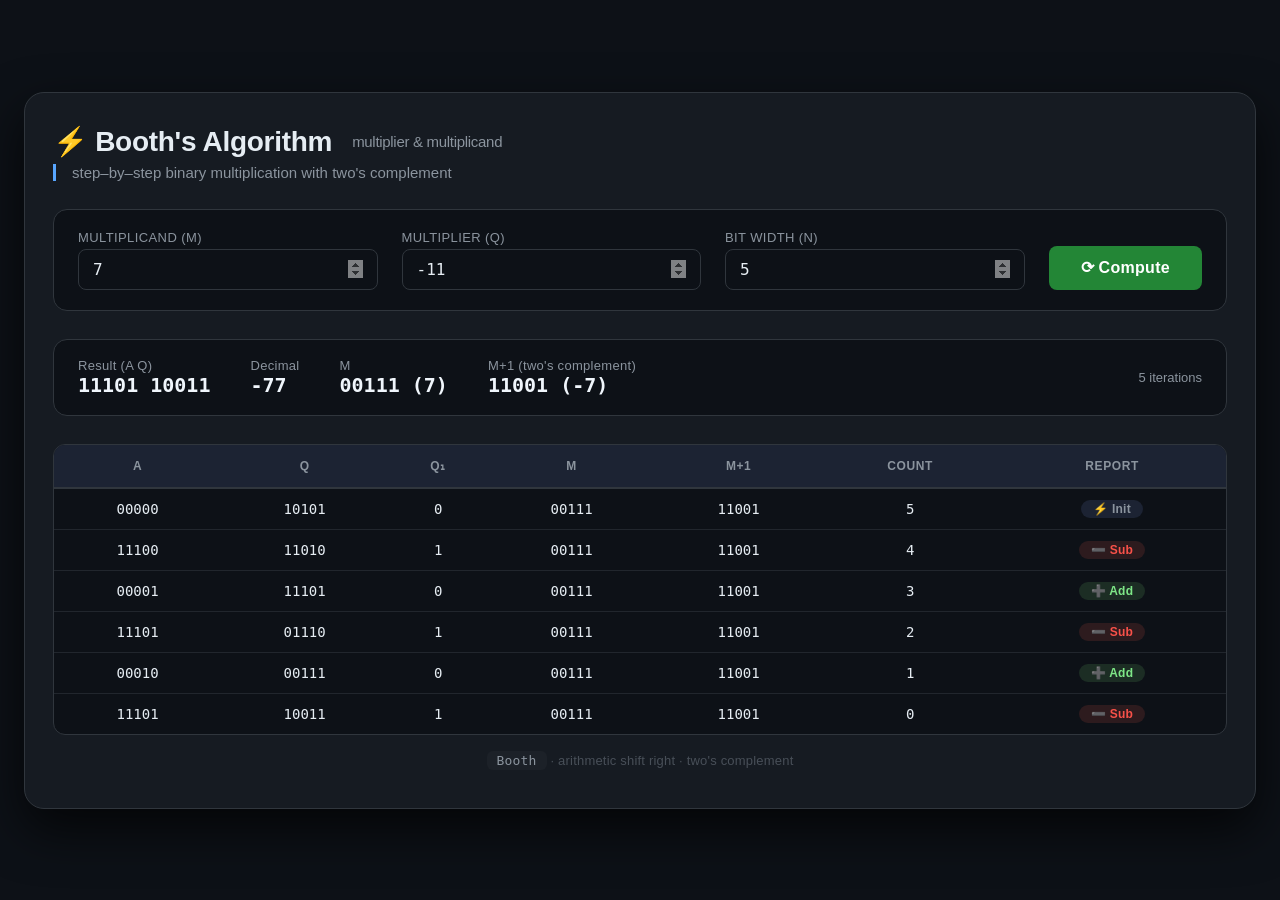
==== index.html @ 5909674b "Add files via upload" ====
<!DOCTYPE html>
<html lang="en">
<head>
    <meta charset="UTF-8" />
    <meta name="viewport" content="width=device-width, initial-scale=1.0" />
    <title>Booth's Algorithm Calculator</title>
    <style>
        /* ── reset & base ── */
        * {
            box-sizing: border-box;
            margin: 0;
            padding: 0;
        }

        body {
            background: #0d1117;
            color: #e6edf3;
            font-family: 'Segoe UI', 'SF Pro Display', -apple-system, BlinkMacSystemFont, sans-serif;
            min-height: 100vh;
            display: flex;
            justify-content: center;
            align-items: center;
            padding: 24px;
        }

        .container {
            max-width: 1300px;
            width: 100%;
            background: #161b22;
            border-radius: 20px;
            padding: 32px 28px 40px;
            box-shadow: 0 20px 50px rgba(0, 0, 0, 0.7);
            border: 1px solid #30363d;
        }

        h1 {
            font-size: 28px;
            font-weight: 600;
            letter-spacing: -0.3px;
            display: flex;
            align-items: center;
            gap: 12px;
            margin-bottom: 6px;
        }
        h1 small {
            font-size: 15px;
            font-weight: 400;
            color: #8b949e;
            margin-left: 8px;
        }
        .subhead {
            color: #8b949e;
            font-size: 15px;
            border-left: 3px solid #58a6ff;
            padding-left: 16px;
            margin-bottom: 28px;
            margin-top: 4px;
        }

        /* ── input row ── */
        .input-grid {
            display: flex;
            flex-wrap: wrap;
            gap: 18px 24px;
            align-items: flex-end;
            background: #0d1117;
            padding: 20px 24px;
            border-radius: 14px;
            border: 1px solid #30363d;
            margin-bottom: 28px;
        }
        .input-group {
            display: flex;
            flex-direction: column;
            gap: 4px;
            flex: 1 1 140px;
            min-width: 120px;
        }
        .input-group label {
            font-size: 13px;
            font-weight: 500;
            color: #8b949e;
            text-transform: uppercase;
            letter-spacing: 0.4px;
        }
        .input-group input {
            background: #0d1117;
            border: 1px solid #30363d;
            border-radius: 8px;
            padding: 10px 14px;
            color: #e6edf3;
            font-size: 16px;
            font-weight: 500;
            transition: border 0.2s, box-shadow 0.2s;
            width: 100%;
            font-family: 'JetBrains Mono', 'Consolas', monospace;
        }
        .input-group input:focus {
            outline: none;
            border-color: #58a6ff;
            box-shadow: 0 0 0 3px rgba(88, 166, 255, 0.15);
        }
        .input-group input[type="number"]::-webkit-inner-spin-button {
            opacity: 0.5;
        }

        .btn-calc {
            background: #238636;
            color: #fff;
            border: none;
            border-radius: 8px;
            padding: 10px 32px;
            font-size: 16px;
            font-weight: 600;
            cursor: pointer;
            transition: background 0.2s, transform 0.1s;
            letter-spacing: 0.3px;
            height: 44px;
            align-self: flex-end;
            flex: 0 0 auto;
            white-space: nowrap;
        }
        .btn-calc:hover {
            background: #2ea043;
        }
        .btn-calc:active {
            transform: scale(0.97);
        }

        /* ── error / info ── */
        .message {
            padding: 12px 18px;
            border-radius: 10px;
            margin-bottom: 20px;
            font-size: 14px;
            font-weight: 500;
            display: none;
        }
        .message.error {
            display: block;
            background: #2d1b1e;
            border: 1px solid #da3633;
            color: #f85149;
        }
        .message.success {
            display: block;
            background: #1c2d24;
            border: 1px solid #2ea043;
            color: #7ee787;
        }
        .message.info {
            display: block;
            background: #1c2333;
            border: 1px solid #58a6ff;
            color: #79c0ff;
        }

        /* ── result summary ── */
        .result-summary {
            display: flex;
            flex-wrap: wrap;
            gap: 24px 40px;
            background: #0d1117;
            border-radius: 14px;
            padding: 18px 24px;
            border: 1px solid #30363d;
            margin-bottom: 28px;
            align-items: center;
        }
        .result-summary .label {
            font-size: 13px;
            color: #8b949e;
            font-weight: 500;
            letter-spacing: 0.3px;
        }
        .result-summary .value {
            font-family: 'JetBrains Mono', 'Consolas', monospace;
            font-size: 20px;
            font-weight: 600;
            color: #f0f6fc;
        }
        .result-summary .value .highlight {
            color: #58a6ff;
        }
        .result-summary .value .highlight-green {
            color: #7ee787;
        }
        .result-summary .value .highlight-orange {
            color: #d29922;
        }

        /* ── table wrapper ── */
        .table-wrap {
            overflow-x: auto;
            border-radius: 12px;
            border: 1px solid #30363d;
            background: #0d1117;
        }

        table {
            width: 100%;
            border-collapse: collapse;
            font-size: 14px;
            min-width: 720px;
        }

        thead th {
            background: #1c2333;
            color: #8b949e;
            font-weight: 600;
            font-size: 12px;
            text-transform: uppercase;
            letter-spacing: 0.6px;
            padding: 14px 12px;
            border-bottom: 2px solid #30363d;
            text-align: center;
            position: sticky;
            top: 0;
            z-index: 2;
        }

        tbody td {
            padding: 11px 12px;
            text-align: center;
            font-family: 'JetBrains Mono', 'Consolas', monospace;
            border-bottom: 1px solid #21262d;
            transition: background 0.15s;
        }

        tbody tr:hover td {
            background: #1c2128;
        }

        tbody tr:last-child td {
            border-bottom: none;
        }

        /* ── report badge ── */
        .badge {
            display: inline-block;
            padding: 2px 12px;
            border-radius: 20px;
            font-size: 12px;
            font-weight: 600;
            font-family: 'Segoe UI', sans-serif;
            letter-spacing: 0.2px;
        }
        .badge-init {
            background: #1c2333;
            color: #8b949e;
        }
        .badge-add {
            background: #1c2d24;
            color: #7ee787;
        }
        .badge-sub {
            background: #2d1b1e;
            color: #f85149;
        }
        .badge-noop {
            background: #252525;
            color: #8b949e;
        }

        /* ── responsive ── */
        @media (max-width: 700px) {
            .container {
                padding: 18px 14px;
            }
            h1 {
                font-size: 21px;
                flex-wrap: wrap;
            }
            .input-grid {
                flex-direction: column;
                gap: 12px;
                padding: 16px;
            }
            .input-group {
                flex: 1 1 auto;
                width: 100%;
            }
            .btn-calc {
                width: 100%;
                justify-content: center;
            }
            .result-summary {
                flex-direction: column;
                gap: 8px;
                align-items: flex-start;
            }
            table {
                font-size: 12px;
                min-width: 560px;
            }
            thead th,
            tbody td {
                padding: 8px 6px;
            }
        }

        @media (max-width: 480px) {
            table {
                font-size: 11px;
                min-width: 420px;
            }
            .container {
                padding: 12px 8px;
            }
        }

        /* ── scrollbar ── */
        .table-wrap::-webkit-scrollbar {
            height: 8px;
        }
        .table-wrap::-webkit-scrollbar-track {
            background: #0d1117;
        }
        .table-wrap::-webkit-scrollbar-thumb {
            background: #30363d;
            border-radius: 6px;
        }
        .table-wrap::-webkit-scrollbar-thumb:hover {
            background: #484f58;
        }

        /* ── footer note ── */
        .footnote {
            margin-top: 18px;
            color: #484f58;
            font-size: 13px;
            text-align: center;
            letter-spacing: 0.2px;
        }
        .footnote code {
            background: #1c2128;
            padding: 2px 10px;
            border-radius: 6px;
            color: #8b949e;
            font-family: 'JetBrains Mono', monospace;
        }
    </style>
</head>
<body>

    <div class="container">

        <h1>
            ⚡ Booth's Algorithm
            <small>multiplier &amp; multiplicand</small>
        </h1>
        <div class="subhead">
            step–by–step binary multiplication with two's complement
        </div>

        <!-- ─── INPUT ─── -->
        <div class="input-grid">
            <div class="input-group">
                <label for="multiplicand">Multiplicand (M)</label>
                <input type="number" id="multiplicand" value="7" step="1" />
            </div>
            <div class="input-group">
                <label for="multiplier">Multiplier (Q)</label>
                <input type="number" id="multiplier" value="-11" step="1" />
            </div>
            <div class="input-group">
                <label for="bitWidth">Bit width (n)</label>
                <input type="number" id="bitWidth" value="5" min="2" max="16" step="1" />
            </div>
            <button class="btn-calc" id="calcBtn">⟳ Compute</button>
        </div>

        <!-- ─── MESSAGES ─── -->
        <div class="message" id="message"></div>

        <!-- ─── RESULT SUMMARY ─── -->
        <div class="result-summary" id="resultSummary" style="display:none;">
            <div>
                <div class="label">Result (A Q)</div>
                <div class="value" id="resultAQ">—</div>
            </div>
            <div>
                <div class="label">Decimal</div>
                <div class="value" id="resultDecimal">—</div>
            </div>
            <div>
                <div class="label">M</div>
                <div class="value" id="resultM">—</div>
            </div>
            <div>
                <div class="label">M+1 (two's complement)</div>
                <div class="value" id="resultM1">—</div>
            </div>
            <div style="margin-left:auto; font-size:13px; color:#8b949e;">
                <span id="iterCount"></span> iterations
            </div>
        </div>

        <!-- ─── TABLE ─── -->
        <div class="table-wrap" id="tableWrap" style="display:none;">
            <table>
                <thead>
                    <tr>
                        <th>A</th>
                        <th>Q</th>
                        <th>Q₁</th>
                        <th>M</th>
                        <th>M+1</th>
                        <th>count</th>
                        <th>Report</th>
                    </tr>
                </thead>
                <tbody id="tableBody">
                </tbody>
            </table>
        </div>

        <div class="footnote">
            <code>Booth</code> · arithmetic shift right · two's complement
        </div>
    </div>

    <script>
        // ━━━━━━━━━━━━━━━━━━━━━━━━━━━━━━━━━━━━━━━━━━━
        //  BOOTH'S ALGORITHM  –  full implementation
        // ━━━━━━━━━━━━━━━━━━━━━━━━━━━━━━━━━━━━━━━━━━━

        /**
         * Convert a signed integer to an n-bit two's complement binary string.
         */
        function toBinary(n, bits) {
            const mask = (1 << bits) - 1;
            const val = n & mask;
            return val.toString(2).padStart(bits, '0');
        }

        /**
         * Parse an n-bit two's complement binary string to a signed integer.
         */
        function fromBinary(bin) {
            const bits = bin.length;
            const val = parseInt(bin, 2);
            if (bin[0] === '1') {
                return val - (1 << bits);
            }
            return val;
        }

        /**
         * Arithmetic shift right on {A, Q, Q1} as a combined (2n+1)-bit value.
         * Returns [newA, newQ, newQ1] as integers (0 … 2^n - 1).
         */
        function asr(A, Q, Q1, n) {
            // Combine: A (n bits) << (n+1) | Q (n bits) << 1 | Q1 (1 bit)
            const combined = (A << (n + 1)) | (Q << 1) | Q1;
            // Sign bit is bit (2n) of combined  →  A's MSB
            const signBit = (A >> (n - 1)) & 1;
            // Sign-extend to a safe width (we use 32-bit JS integers)
            let shifted = combined >> 1;
            if (signBit === 1) {
                // set bits from position (2n) upward to 1
                const topMask = ~((1 << (2 * n)) - 1);
                shifted |= topMask;
            }
            // Extract components
            const newA = (shifted >> (n + 1)) & ((1 << n) - 1);
            const newQ = (shifted >> 1) & ((1 << n) - 1);
            const newQ1 = shifted & 1;
            return [newA, newQ, newQ1];
        }

        /**
         * Run Booth's algorithm.
         * Returns an array of step objects:
         *   { A, Q, Q1, M, M1, count, report, reportLabel }
         * where report is 'init' | 'add' | 'sub' | 'noop'
         */
        function boothAlgorithm(multiplier, multiplicand, n) {
            // Input validation
            const maxVal = (1 << (n - 1)) - 1;
            const minVal = -(1 << (n - 1));
            if (multiplier < minVal || multiplier > maxVal ||
                multiplicand < minVal || multiplicand > maxVal) {
                throw new Error(`Values must be in range [${minVal}, ${maxVal}] for ${n}-bit two's complement.`);
            }

            // Mask to n bits
            const mask = (1 << n) - 1;
            const M = multiplicand & mask;
            const Q = multiplier & mask;
            const M1 = ((~M) + 1) & mask; // two's complement: -M

            let A = 0;
            let Qreg = Q;
            let Q1 = 0;
            let count = n;

            const steps = [];

            // Initial state
            steps.push({
                A: A,
                Q: Qreg,
                Q1: Q1,
                M: M,
                M1: M1,
                count: count,
                report: 'init',
                reportLabel: 'Init'
            });

            while (count > 0) {
                const Q0 = Qreg & 1; // LSB of Q

                let report = 'noop';
                let reportLabel = 'No op';

                // Examine Q0 Q1
                if (Q0 === 1 && Q1 === 0) {
                    // 10 → subtract M: A = A + M+1
                    A = (A + M1) & mask;
                    report = 'sub';
                    reportLabel = 'Subtract';
                } else if (Q0 === 0 && Q1 === 1) {
                    // 01 → add M: A = A + M
                    A = (A + M) & mask;
                    report = 'add';
                    reportLabel = 'Add';
                }

                // Arithmetic shift right
                const [newA, newQ, newQ1] = asr(A, Qreg, Q1, n);
                A = newA;
                Qreg = newQ;
                Q1 = newQ1;
                count--;

                steps.push({
                    A: A,
                    Q: Qreg,
                    Q1: Q1,
                    M: M,
                    M1: M1,
                    count: count,
                    report: report,
                    reportLabel: reportLabel
                });
            }

            return steps;
        }

        // ━━━━━━━━━━━━━━━━━━━━━━━━━━━━━━━━━━━━━━━━━━━
        //  DOM  &  UI
        // ━━━━━━━━━━━━━━━━━━━━━━━━━━━━━━━━━━━━━━━━━━━

        const multiplicandInput = document.getElementById('multiplicand');
        const multiplierInput = document.getElementById('multiplier');
        const bitWidthInput = document.getElementById('bitWidth');
        const calcBtn = document.getElementById('calcBtn');
        const messageEl = document.getElementById('message');
        const resultSummary = document.getElementById('resultSummary');
        const resultAQ = document.getElementById('resultAQ');
        const resultDecimal = document.getElementById('resultDecimal');
        const resultM = document.getElementById('resultM');
        const resultM1 = document.getElementById('resultM1');
        const iterCount = document.getElementById('iterCount');
        const tableWrap = document.getElementById('tableWrap');
        const tableBody = document.getElementById('tableBody');

        function showMessage(text, type) {
            messageEl.textContent = text;
            messageEl.className = 'message ' + type;
        }

        function hideMessage() {
            messageEl.className = 'message';
            messageEl.textContent = '';
        }

        function compute() {
            hideMessage();
            resultSummary.style.display = 'none';
            tableWrap.style.display = 'none';

            const multiplicand = parseInt(multiplicandInput.value);
            const multiplier = parseInt(multiplierInput.value);
            const n = parseInt(bitWidthInput.value);

            if (isNaN(multiplicand) || isNaN(multiplier) || isNaN(n)) {
                showMessage('Please enter valid numbers.', 'error');
                return;
            }
            if (n < 2) {
                showMessage('Bit width must be at least 2.', 'error');
                return;
            }
            if (n > 16) {
                showMessage('Bit width max is 16 for display clarity.', 'error');
                return;
            }

            const maxVal = (1 << (n - 1)) - 1;
            const minVal = -(1 << (n - 1));
            if (multiplicand < minVal || multiplicand > maxVal) {
                showMessage(`Multiplicand must be in [${minVal}, ${maxVal}] for ${n}-bit two's complement.`, 'error');
                return;
            }
            if (multiplier < minVal || multiplier > maxVal) {
                showMessage(`Multiplier must be in [${minVal}, ${maxVal}] for ${n}-bit two's complement.`, 'error');
                return;
            }

            try {
                const steps = boothAlgorithm(multiplier, multiplicand, n);

                // ── render summary ──
                const last = steps[steps.length - 1];
                const A_bin = toBinary(last.A, n);
                const Q_bin = toBinary(last.Q, n);
                const AQ_bin = A_bin + ' ' + Q_bin;
                const AQ_val = (last.A << n) | last.Q;
                const AQ_signed = (AQ_val & (1 << (2 * n - 1))) ? AQ_val - (1 << (2 * n)) : AQ_val;

                resultAQ.textContent = AQ_bin;
                resultDecimal.textContent = AQ_signed;
                resultM.textContent = toBinary(last.M, n) + ' (' + multiplicand + ')';
                resultM1.textContent = toBinary(last.M1, n) + ' (' + (-multiplicand) + ')';
                iterCount.textContent = steps.length - 1;
                resultSummary.style.display = 'flex';

                // ── render table ──
                tableBody.innerHTML = '';
                steps.forEach((s, idx) => {
                    const tr = document.createElement('tr');

                    // A
                    const tdA = document.createElement('td');
                    tdA.textContent = toBinary(s.A, n);
                    tr.appendChild(tdA);

                    // Q
                    const tdQ = document.createElement('td');
                    tdQ.textContent = toBinary(s.Q, n);
                    tr.appendChild(tdQ);

                    // Q1
                    const tdQ1 = document.createElement('td');
                    tdQ1.textContent = s.Q1;
                    tr.appendChild(tdQ1);

                    // M
                    const tdM = document.createElement('td');
                    tdM.textContent = toBinary(s.M, n);
                    tr.appendChild(tdM);

                    // M+1
                    const tdM1 = document.createElement('td');
                    tdM1.textContent = toBinary(s.M1, n);
                    tr.appendChild(tdM1);

                    // count
                    const tdCount = document.createElement('td');
                    tdCount.textContent = s.count;
                    tr.appendChild(tdCount);

                    // Report
                    const tdReport = document.createElement('td');
                    let badgeClass = 'badge-init';
                    let label = s.reportLabel;
                    if (s.report === 'add') {
                        badgeClass = 'badge-add';
                        label = '➕ Add';
                    } else if (s.report === 'sub') {
                        badgeClass = 'badge-sub';
                        label = '➖ Sub';
                    } else if (s.report === 'noop' && idx > 0) {
                        badgeClass = 'badge-noop';
                        label = '⏺ No op';
                    } else if (s.report === 'init') {
                        label = '⚡ Init';
                    }
                    // For the first row, also show "Init"
                    if (idx === 0) {
                        label = '⚡ Init';
                        badgeClass = 'badge-init';
                    }
                    const badge = document.createElement('span');
                    badge.className = 'badge ' + badgeClass;
                    badge.textContent = label;
                    tdReport.appendChild(badge);
                    tr.appendChild(tdReport);

                    tableBody.appendChild(tr);
                });

                tableWrap.style.display = 'block';

                // scroll to table
                tableWrap.scrollIntoView({ behavior: 'smooth', block: 'start' });

            } catch (err) {
                showMessage(err.message, 'error');
            }
        }

        // ── event listeners ──
        calcBtn.addEventListener('click', compute);

        // Enter key on any input triggers compute
        [multiplicandInput, multiplierInput, bitWidthInput].forEach(inp => {
            inp.addEventListener('keydown', (e) => {
                if (e.key === 'Enter') compute();
            });
        });

        // ── auto-run on load with defaults ──
        window.addEventListener('DOMContentLoaded', () => {
            // Use default values: 7 and -11 with n=5
            compute();
        });

        // ── helper: also allow clicking on the "Compute" button via keyboard ──
        // (already covered)
        console.log('🧮 Booth\'s Algorithm ready — vibe coding ✨');
    </script>

</body>
</html>
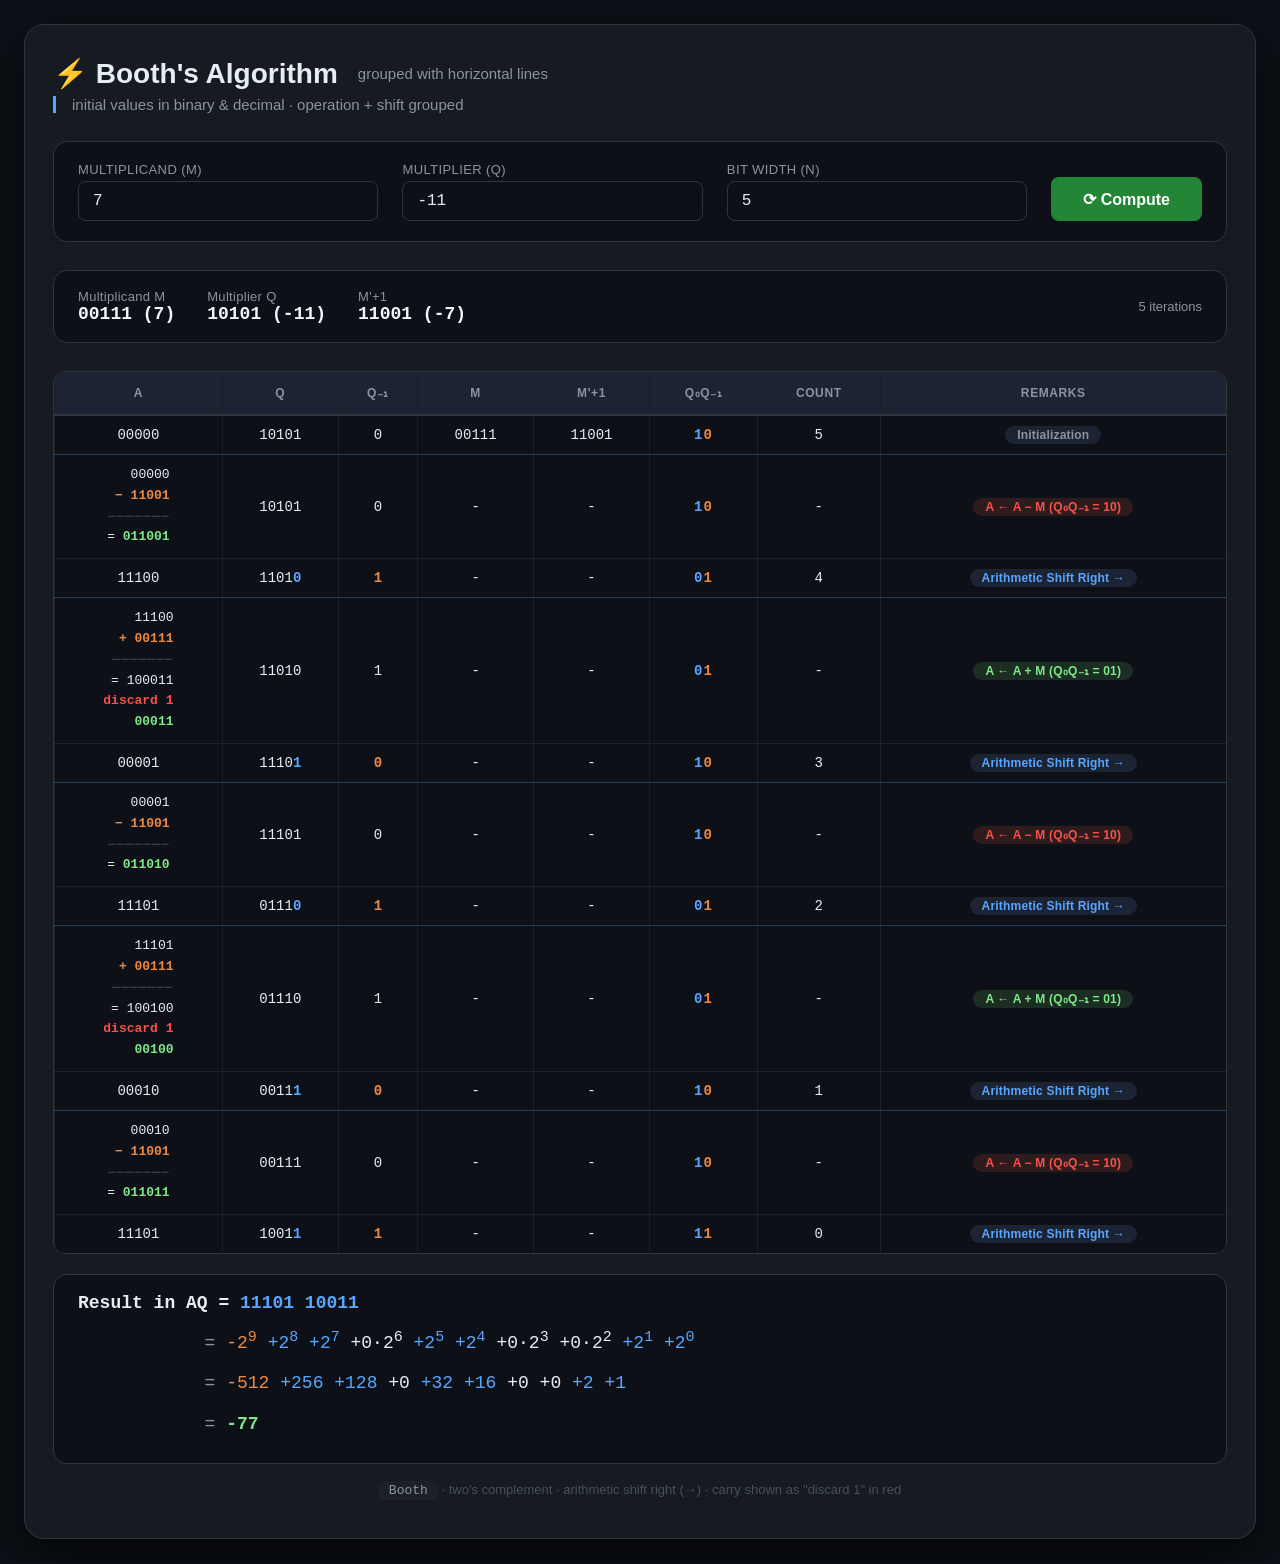
==== commit bd908623: "Add files via upload" ====
--- a/index.html
+++ b/index.html
@@ -3,40 +3,36 @@
 <head>
     <meta charset="UTF-8" />
     <meta name="viewport" content="width=device-width, initial-scale=1.0" />
-    <title>Booth's Algorithm Calculator</title>
+    <title>Booth's Algorithm · detailed steps</title>
     <style>
-        /* ── reset & base ── */
+        /* ── Reset & base ── */
         * {
             box-sizing: border-box;
             margin: 0;
             padding: 0;
         }
-
         body {
             background: #0d1117;
             color: #e6edf3;
-            font-family: 'Segoe UI', 'SF Pro Display', -apple-system, BlinkMacSystemFont, sans-serif;
+            font-family: 'Segoe UI', 'SF Pro Display', sans-serif;
             min-height: 100vh;
             display: flex;
             justify-content: center;
             align-items: center;
             padding: 24px;
         }
-
         .container {
-            max-width: 1300px;
+            max-width: 1500px;
             width: 100%;
             background: #161b22;
             border-radius: 20px;
             padding: 32px 28px 40px;
+            border: 1px solid #30363d;
             box-shadow: 0 20px 50px rgba(0, 0, 0, 0.7);
-            border: 1px solid #30363d;
-        }
-
+        }
         h1 {
             font-size: 28px;
             font-weight: 600;
-            letter-spacing: -0.3px;
             display: flex;
             align-items: center;
             gap: 12px;
@@ -56,8 +52,6 @@
             margin-bottom: 28px;
             margin-top: 4px;
         }
-
-        /* ── input row ── */
         .input-grid {
             display: flex;
             flex-wrap: wrap;
@@ -91,7 +85,6 @@
             color: #e6edf3;
             font-size: 16px;
             font-weight: 500;
-            transition: border 0.2s, box-shadow 0.2s;
             width: 100%;
             font-family: 'JetBrains Mono', 'Consolas', monospace;
         }
@@ -100,10 +93,6 @@
             border-color: #58a6ff;
             box-shadow: 0 0 0 3px rgba(88, 166, 255, 0.15);
         }
-        .input-group input[type="number"]::-webkit-inner-spin-button {
-            opacity: 0.5;
-        }
-
         .btn-calc {
             background: #238636;
             color: #fff;
@@ -114,7 +103,6 @@
             font-weight: 600;
             cursor: pointer;
             transition: background 0.2s, transform 0.1s;
-            letter-spacing: 0.3px;
             height: 44px;
             align-self: flex-end;
             flex: 0 0 auto;
@@ -126,8 +114,6 @@
         .btn-calc:active {
             transform: scale(0.97);
         }
-
-        /* ── error / info ── */
         .message {
             padding: 12px 18px;
             border-radius: 10px;
@@ -148,18 +134,10 @@
             border: 1px solid #2ea043;
             color: #7ee787;
         }
-        .message.info {
-            display: block;
-            background: #1c2333;
-            border: 1px solid #58a6ff;
-            color: #79c0ff;
-        }
-
-        /* ── result summary ── */
         .result-summary {
             display: flex;
             flex-wrap: wrap;
-            gap: 24px 40px;
+            gap: 18px 32px;
             background: #0d1117;
             border-radius: 14px;
             padding: 18px 24px;
@@ -175,35 +153,22 @@
         }
         .result-summary .value {
             font-family: 'JetBrains Mono', 'Consolas', monospace;
-            font-size: 20px;
+            font-size: 18px;
             font-weight: 600;
             color: #f0f6fc;
         }
-        .result-summary .value .highlight {
-            color: #58a6ff;
-        }
-        .result-summary .value .highlight-green {
-            color: #7ee787;
-        }
-        .result-summary .value .highlight-orange {
-            color: #d29922;
-        }
-
-        /* ── table wrapper ── */
         .table-wrap {
             overflow-x: auto;
             border-radius: 12px;
             border: 1px solid #30363d;
             background: #0d1117;
         }
-
         table {
             width: 100%;
             border-collapse: collapse;
             font-size: 14px;
-            min-width: 720px;
-        }
-
+            min-width: 950px;
+        }
         thead th {
             background: #1c2333;
             color: #8b949e;
@@ -211,31 +176,80 @@
             font-size: 12px;
             text-transform: uppercase;
             letter-spacing: 0.6px;
-            padding: 14px 12px;
+            padding: 14px 10px;
             border-bottom: 2px solid #30363d;
             text-align: center;
             position: sticky;
             top: 0;
             z-index: 2;
         }
-
         tbody td {
-            padding: 11px 12px;
+            padding: 10px 10px;
             text-align: center;
             font-family: 'JetBrains Mono', 'Consolas', monospace;
-            border-bottom: 1px solid #21262d;
-            transition: background 0.15s;
-        }
-
-        tbody tr:hover td {
-            background: #1c2128;
-        }
-
-        tbody tr:last-child td {
+            vertical-align: middle;
+            background: #0d1117;
+        }
+
+        /* ── Vertical lines between columns ── */
+        .table-wrap th,
+        .table-wrap td {
+            border-right: 1px solid rgba(255, 255, 255, 0.06);
+        }
+        .table-wrap th:last-child,
+        .table-wrap td:last-child {
+            border-right: none;
+        }
+        .table-wrap th:first-child,
+        .table-wrap td:first-child {
+            border-left: 1px solid rgba(255, 255, 255, 0.06);
+        }
+
+        /* ── Horizontal grouping lines ── */
+        /* Operation → Shift: subtle line */
+        tbody tr.operation-row td {
+            border-bottom: 1px solid rgba(255, 255, 255, 0.07);
+        }
+
+        /* Shift row: no bottom border (group-end handles the separator) */
+        tbody tr.shift-row td {
             border-bottom: none;
         }
 
-        /* ── report badge ── */
+        /* Group separator: less bold blue line */
+        tbody tr.group-end td {
+            border-bottom: 1px solid rgba(88, 166, 255, 0.3);
+        }
+
+        /* ── A‑column multi‑line arithmetic ── */
+        .a-stack {
+            display: inline-block;
+            text-align: right;
+            line-height: 1.6;
+            font-size: 13px;
+        }
+        .a-stack .line {
+            display: block;
+            white-space: nowrap;
+        }
+        .a-stack .op-symbol {
+            color: #f0883e;
+            font-weight: 700;
+        }
+        .a-stack .result {
+            color: #7ee787;
+            font-weight: 600;
+        }
+        .a-stack .discard {
+            color: #f85149;
+            font-weight: 600;
+        }
+        .a-stack .dash {
+            color: #484f58;
+            letter-spacing: 1px;
+        }
+
+        /* ── Badges ── */
         .badge {
             display: inline-block;
             padding: 2px 12px;
@@ -261,76 +275,40 @@
             background: #252525;
             color: #8b949e;
         }
-
-        /* ── responsive ── */
-        @media (max-width: 700px) {
-            .container {
-                padding: 18px 14px;
-            }
-            h1 {
-                font-size: 21px;
-                flex-wrap: wrap;
-            }
-            .input-grid {
-                flex-direction: column;
-                gap: 12px;
-                padding: 16px;
-            }
-            .input-group {
-                flex: 1 1 auto;
-                width: 100%;
-            }
-            .btn-calc {
-                width: 100%;
-                justify-content: center;
-            }
-            .result-summary {
-                flex-direction: column;
-                gap: 8px;
-                align-items: flex-start;
-            }
-            table {
-                font-size: 12px;
-                min-width: 560px;
-            }
-            thead th,
-            tbody td {
-                padding: 8px 6px;
-            }
-        }
-
-        @media (max-width: 480px) {
-            table {
-                font-size: 11px;
-                min-width: 420px;
-            }
-            .container {
-                padding: 12px 8px;
-            }
-        }
-
-        /* ── scrollbar ── */
-        .table-wrap::-webkit-scrollbar {
-            height: 8px;
-        }
-        .table-wrap::-webkit-scrollbar-track {
-            background: #0d1117;
-        }
-        .table-wrap::-webkit-scrollbar-thumb {
-            background: #30363d;
-            border-radius: 6px;
-        }
-        .table-wrap::-webkit-scrollbar-thumb:hover {
-            background: #484f58;
-        }
-
-        /* ── footer note ── */
+        .badge-asr {
+            background: #1c2333;
+            color: #58a6ff;
+        }
+        .badge-asr .arrow {
+            color: #f0883e;
+            margin-left: 4px;
+        }
+
+        /* ── Highlighted bits ── */
+        .highlight-lsb {
+            color: #58a6ff;
+            font-weight: 700;
+        }
+        .highlight-qminus1 {
+            color: #f0883e;
+            font-weight: 700;
+        }
+        .q0qminus1-display {
+            font-weight: 700;
+            letter-spacing: 1px;
+        }
+        .q0qminus1-display .q0 {
+            color: #58a6ff;
+        }
+        .q0qminus1-display .qminus1 {
+            color: #f0883e;
+        }
+
         .footnote {
             margin-top: 18px;
             color: #484f58;
             font-size: 13px;
             text-align: center;
-            letter-spacing: 0.2px;
         }
         .footnote code {
             background: #1c2128;
@@ -339,21 +317,93 @@
             color: #8b949e;
             font-family: 'JetBrains Mono', monospace;
         }
+
+        /* ── Final expansion ── */
+        .final-expansion {
+            margin-top: 20px;
+            background: #0d1117;
+            border-radius: 14px;
+            padding: 18px 24px;
+            border: 1px solid #30363d;
+            font-family: 'JetBrains Mono', 'Consolas', monospace;
+            color: #e6edf3;
+        }
+        .final-expansion .highlight {
+            color: #58a6ff;
+        }
+        .final-expansion .highlight-green {
+            color: #7ee787;
+        }
+        .final-expansion .highlight-orange {
+            color: #f0883e;
+        }
+        .final-expansion .eq-sign {
+            display: inline-block;
+            width: 1.8em;
+            text-align: right;
+            color: #8b949e;
+            font-weight: 400;
+        }
+        .final-expansion .line-content {
+            display: inline-block;
+        }
+        .final-expansion .result-line {
+            color: #7ee787;
+            font-weight: 600;
+            margin-top: 2px;
+        }
+        .final-expansion .zero-term {
+            color: #e6edf3;
+        }
+        .final-expansion .line-wrapper {
+            padding-left: 105px;
+            line-height: 2.2;
+            font-size: 18px;
+        }
+        .final-expansion .result-line {
+            color: #7ee787;
+            font-weight: 600;
+            margin-top: 2px;
+        }
+
+        @media (max-width: 700px) {
+            .container { padding: 18px 14px; }
+            h1 { font-size: 21px; flex-wrap: wrap; }
+            .input-grid { flex-direction: column; gap: 12px; padding: 16px; }
+            .input-group { flex: 1 1 auto; width: 100%; }
+            .btn-calc { width: 100%; }
+            .result-summary { flex-direction: column; gap: 8px; align-items: flex-start; }
+            table { font-size: 12px; min-width: 700px; }
+            thead th, tbody td { padding: 8px 6px; }
+            .a-stack { font-size: 11px; }
+            .final-expansion .line-wrapper { padding-left: 16px; font-size: 16px; }
+        }
+        @media (max-width: 480px) {
+            table { font-size: 11px; min-width: 520px; }
+            .final-expansion .line-wrapper { padding-left: 8px; font-size: 14px; }
+        }
+        .table-wrap::-webkit-scrollbar {
+            height: 8px;
+        }
+        .table-wrap::-webkit-scrollbar-track {
+            background: #0d1117;
+        }
+        .table-wrap::-webkit-scrollbar-thumb {
+            background: #30363d;
+            border-radius: 6px;
+        }
+        .table-wrap::-webkit-scrollbar-thumb:hover {
+            background: #484f58;
+        }
     </style>
 </head>
 <body>
 
     <div class="container">
-
-        <h1>
-            ⚡ Booth's Algorithm
-            <small>multiplier &amp; multiplicand</small>
-        </h1>
-        <div class="subhead">
-            step–by–step binary multiplication with two's complement
-        </div>
-
-        <!-- ─── INPUT ─── -->
+        <h1>⚡ Booth's Algorithm <small>grouped with horizontal lines</small></h1>
+        <div class="subhead">initial values in binary &amp; decimal · operation + shift grouped</div>
+
+        <!-- INPUT -->
         <div class="input-grid">
             <div class="input-group">
                 <label for="multiplicand">Multiplicand (M)</label>
@@ -370,113 +420,91 @@
             <button class="btn-calc" id="calcBtn">⟳ Compute</button>
         </div>
 
-        <!-- ─── MESSAGES ─── -->
         <div class="message" id="message"></div>
 
-        <!-- ─── RESULT SUMMARY ─── -->
+        <!-- SUMMARY -->
         <div class="result-summary" id="resultSummary" style="display:none;">
             <div>
-                <div class="label">Result (A Q)</div>
-                <div class="value" id="resultAQ">—</div>
+                <div class="label">Multiplicand M</div>
+                <div class="value" id="displayM">—</div>
             </div>
             <div>
-                <div class="label">Decimal</div>
-                <div class="value" id="resultDecimal">—</div>
+                <div class="label">Multiplier Q</div>
+                <div class="value" id="displayQ">—</div>
             </div>
             <div>
-                <div class="label">M</div>
-                <div class="value" id="resultM">—</div>
-            </div>
-            <div>
-                <div class="label">M+1 (two's complement)</div>
-                <div class="value" id="resultM1">—</div>
+                <div class="label">M'+1</div>
+                <div class="value" id="displayM1">—</div>
             </div>
             <div style="margin-left:auto; font-size:13px; color:#8b949e;">
                 <span id="iterCount"></span> iterations
             </div>
         </div>
 
-        <!-- ─── TABLE ─── -->
+        <!-- TABLE -->
         <div class="table-wrap" id="tableWrap" style="display:none;">
             <table>
                 <thead>
                     <tr>
                         <th>A</th>
                         <th>Q</th>
-                        <th>Q₁</th>
+                        <th>Q₋₁</th>
                         <th>M</th>
-                        <th>M+1</th>
+                        <th>M'+1</th>
+                        <th>Q₀Q₋₁</th>
                         <th>count</th>
-                        <th>Report</th>
+                        <th>Remarks</th>
                     </tr>
                 </thead>
-                <tbody id="tableBody">
-                </tbody>
+                <tbody id="tableBody"></tbody>
             </table>
         </div>
 
-        <div class="footnote">
-            <code>Booth</code> · arithmetic shift right · two's complement
-        </div>
+        <!-- FINAL EXPANSION -->
+        <div id="finalExpansion" style="display:none;" class="final-expansion"></div>
+
+        <div class="footnote"><code>Booth</code> · two's complement · arithmetic shift right (→) · carry shown as "discard 1" in red</div>
     </div>
 
     <script>
-        // ━━━━━━━━━━━━━━━━━━━━━━━━━━━━━━━━━━━━━━━━━━━
-        //  BOOTH'S ALGORITHM  –  full implementation
-        // ━━━━━━━━━━━━━━━━━━━━━━━━━━━━━━━━━━━━━━━━━━━
-
-        /**
-         * Convert a signed integer to an n-bit two's complement binary string.
-         */
+        // ─── Helpers ──────────────────────────────────────────────
         function toBinary(n, bits) {
             const mask = (1 << bits) - 1;
-            const val = n & mask;
-            return val.toString(2).padStart(bits, '0');
-        }
-
-        /**
-         * Parse an n-bit two's complement binary string to a signed integer.
-         */
-        function fromBinary(bin) {
-            const bits = bin.length;
-            const val = parseInt(bin, 2);
-            if (bin[0] === '1') {
-                return val - (1 << bits);
-            }
-            return val;
-        }
-
-        /**
-         * Arithmetic shift right on {A, Q, Q1} as a combined (2n+1)-bit value.
-         * Returns [newA, newQ, newQ1] as integers (0 … 2^n - 1).
-         */
+            return (n & mask).toString(2).padStart(bits, '0');
+        }
+
         function asr(A, Q, Q1, n) {
-            // Combine: A (n bits) << (n+1) | Q (n bits) << 1 | Q1 (1 bit)
             const combined = (A << (n + 1)) | (Q << 1) | Q1;
-            // Sign bit is bit (2n) of combined  →  A's MSB
             const signBit = (A >> (n - 1)) & 1;
-            // Sign-extend to a safe width (we use 32-bit JS integers)
             let shifted = combined >> 1;
             if (signBit === 1) {
-                // set bits from position (2n) upward to 1
                 const topMask = ~((1 << (2 * n)) - 1);
                 shifted |= topMask;
             }
-            // Extract components
             const newA = (shifted >> (n + 1)) & ((1 << n) - 1);
             const newQ = (shifted >> 1) & ((1 << n) - 1);
             const newQ1 = shifted & 1;
             return [newA, newQ, newQ1];
         }
 
-        /**
-         * Run Booth's algorithm.
-         * Returns an array of step objects:
-         *   { A, Q, Q1, M, M1, count, report, reportLabel }
-         * where report is 'init' | 'add' | 'sub' | 'noop'
-         */
-        function boothAlgorithm(multiplier, multiplicand, n) {
-            // Input validation
+        function highlightQ(qBin, isShift) {
+            if (!isShift) return qBin;
+            const lsb = qBin[qBin.length - 1];
+            const rest = qBin.slice(0, -1);
+            return rest + `<span class="highlight-lsb">${lsb}</span>`;
+        }
+
+        function highlightQminus1(val, isShift) {
+            if (!isShift) return String(val);
+            return `<span class="highlight-qminus1">${val}</span>`;
+        }
+
+        function formatQ0Qminus1(q0, qminus1) {
+            return `<span class="q0qminus1-display"><span class="q0">${q0}</span><span class="qminus1">${qminus1}</span></span>`;
+        }
+
+        // ─── Booth's algorithm ────────────────────────────────────
+        function boothAlgorithmWithSteps(multiplier, multiplicand, n) {
             const maxVal = (1 << (n - 1)) - 1;
             const minVal = -(1 << (n - 1));
             if (multiplier < minVal || multiplier > maxVal ||
@@ -484,95 +512,151 @@
                 throw new Error(`Values must be in range [${minVal}, ${maxVal}] for ${n}-bit two's complement.`);
             }
 
-            // Mask to n bits
             const mask = (1 << n) - 1;
             const M = multiplicand & mask;
             const Q = multiplier & mask;
-            const M1 = ((~M) + 1) & mask; // two's complement: -M
+            const M1 = ((~M) + 1) & mask;
 
             let A = 0;
             let Qreg = Q;
-            let Q1 = 0;
+            let Qminus1 = 0;
             let count = n;
-
-            const steps = [];
-
-            // Initial state
-            steps.push({
-                A: A,
-                Q: Qreg,
-                Q1: Q1,
-                M: M,
-                M1: M1,
+            const rows = [];
+
+            // Init row
+            rows.push({
+                type: 'init',
+                aDisplay: toBinary(A, n),
+                qBin: toBinary(Qreg, n),
+                qMinus1: Qminus1,
+                q0: Qreg & 1,
+                mBin: toBinary(M, n),
+                m1Bin: toBinary(M1, n),
                 count: count,
-                report: 'init',
-                reportLabel: 'Init'
+                remark: 'Initialization',
+                badgeClass: 'badge-init',
+                isGroupEnd: true
             });
 
             while (count > 0) {
-                const Q0 = Qreg & 1; // LSB of Q
-
-                let report = 'noop';
-                let reportLabel = 'No op';
-
-                // Examine Q0 Q1
-                if (Q0 === 1 && Q1 === 0) {
-                    // 10 → subtract M: A = A + M+1
-                    A = (A + M1) & mask;
-                    report = 'sub';
-                    reportLabel = 'Subtract';
-                } else if (Q0 === 0 && Q1 === 1) {
-                    // 01 → add M: A = A + M
-                    A = (A + M) & mask;
-                    report = 'add';
-                    reportLabel = 'Add';
+                const Q0 = Qreg & 1;
+                let opType = 'noop';
+                let remark = '';
+                let badgeClass = 'badge-noop';
+                let aBefore = A;
+                let aOperand = 0;
+                let aResult = A;
+                let carry = false;
+                let opSymbol = '';
+
+                if (Q0 === 0 && Qminus1 === 1) {
+                    const sum = A + M;
+                    aOperand = M;
+                    aResult = sum & mask;
+                    carry = (sum & ~mask) !== 0;
+                    opType = 'add';
+                    remark = 'A ← A + M  (Q₀Q₋₁ = 01)';
+                    badgeClass = 'badge-add';
+                    opSymbol = '+';
+                    A = aResult;
+                } else if (Q0 === 1 && Qminus1 === 0) {
+                    const sum = A + M1;
+                    aOperand = M1;
+                    aResult = sum & mask;
+                    carry = (sum & ~mask) !== 0;
+                    opType = 'sub';
+                    remark = 'A ← A − M  (Q₀Q₋₁ = 10)';
+                    badgeClass = 'badge-sub';
+                    opSymbol = '−';
+                    A = aResult;
+                } else {
+                    opType = 'noop';
+                    remark = 'No operation (Q₀Q₋₁ = 00 or 11)';
+                    badgeClass = 'badge-noop';
+                    opSymbol = '—';
+                    aResult = A;
+                    carry = false;
                 }
 
-                // Arithmetic shift right
-                const [newA, newQ, newQ1] = asr(A, Qreg, Q1, n);
+                let aDisplayLines = [];
+                if (opType === 'add' || opType === 'sub') {
+                    const aBeforeStr = toBinary(aBefore, n);
+                    const aOperandStr = toBinary(aOperand, n);
+                    const aResultStr = toBinary(aResult, n);
+                    const fullSum = aBefore + aOperand;
+                    const fullSumStr = fullSum.toString(2).padStart(n + 1, '0');
+                    aDisplayLines.push(`  ${aBeforeStr}`);
+                    aDisplayLines.push(`${opSymbol} ${aOperandStr}`);
+                    aDisplayLines.push(`───────`);
+                    if (carry) {
+                        aDisplayLines.push(`= ${fullSumStr}`);
+                        aDisplayLines.push(`  <span class="discard">discard 1</span>`);
+                        aDisplayLines.push(`  <span class="result">${aResultStr}</span>`);
+                    } else {
+                        aDisplayLines.push(`= <span class="result">${fullSumStr}</span>`);
+                    }
+                } else {
+                    aDisplayLines.push(`  ${toBinary(aBefore, n)}`);
+                    aDisplayLines.push(`  (unchanged)`);
+                }
+
+                rows.push({
+                    type: 'operation',
+                    aDisplayLines: aDisplayLines,
+                    qBin: toBinary(Qreg, n),
+                    qMinus1: Qminus1,
+                    q0: Q0,
+                    mBin: '-',
+                    m1Bin: '-',
+                    count: '-',
+                    remark: remark,
+                    badgeClass: badgeClass,
+                    isGroupEnd: false
+                });
+
+                const [newA, newQ, newQminus1] = asr(A, Qreg, Qminus1, n);
                 A = newA;
                 Qreg = newQ;
-                Q1 = newQ1;
+                Qminus1 = newQminus1;
                 count--;
 
-                steps.push({
-                    A: A,
-                    Q: Qreg,
-                    Q1: Q1,
-                    M: M,
-                    M1: M1,
+                rows.push({
+                    type: 'shift',
+                    aDisplay: toBinary(A, n),
+                    qBin: toBinary(Qreg, n),
+                    qMinus1: Qminus1,
+                    q0: Qreg & 1,
+                    mBin: '-',
+                    m1Bin: '-',
                     count: count,
-                    report: report,
-                    reportLabel: reportLabel
+                    remark: 'Arithmetic Shift Right →',
+                    badgeClass: 'badge-asr',
+                    isGroupEnd: true
                 });
             }
 
-            return steps;
-        }
-
-        // ━━━━━━━━━━━━━━━━━━━━━━━━━━━━━━━━━━━━━━━━━━━
-        //  DOM  &  UI
-        // ━━━━━━━━━━━━━━━━━━━━━━━━━━━━━━━━━━━━━━━━━━━
-
+            return rows;
+        }
+
+        // ─── DOM ──────────────────────────────────────────────────
         const multiplicandInput = document.getElementById('multiplicand');
         const multiplierInput = document.getElementById('multiplier');
         const bitWidthInput = document.getElementById('bitWidth');
         const calcBtn = document.getElementById('calcBtn');
         const messageEl = document.getElementById('message');
         const resultSummary = document.getElementById('resultSummary');
-        const resultAQ = document.getElementById('resultAQ');
-        const resultDecimal = document.getElementById('resultDecimal');
-        const resultM = document.getElementById('resultM');
-        const resultM1 = document.getElementById('resultM1');
+        const displayM = document.getElementById('displayM');
+        const displayQ = document.getElementById('displayQ');
+        const displayM1 = document.getElementById('displayM1');
         const iterCount = document.getElementById('iterCount');
         const tableWrap = document.getElementById('tableWrap');
         const tableBody = document.getElementById('tableBody');
+        const finalExpansion = document.getElementById('finalExpansion');
 
         function showMessage(text, type) {
             messageEl.textContent = text;
             messageEl.className = 'message ' + type;
         }
-
         function hideMessage() {
             messageEl.className = 'message';
             messageEl.textContent = '';
@@ -582,6 +666,7 @@
             hideMessage();
             resultSummary.style.display = 'none';
             tableWrap.style.display = 'none';
+            finalExpansion.style.display = 'none';
 
             const multiplicand = parseInt(multiplicandInput.value);
             const multiplier = parseInt(multiplierInput.value);
@@ -591,15 +676,10 @@
                 showMessage('Please enter valid numbers.', 'error');
                 return;
             }
-            if (n < 2) {
-                showMessage('Bit width must be at least 2.', 'error');
+            if (n < 2 || n > 16) {
+                showMessage('Bit width must be between 2 and 16.', 'error');
                 return;
             }
-            if (n > 16) {
-                showMessage('Bit width max is 16 for display clarity.', 'error');
-                return;
-            }
-
             const maxVal = (1 << (n - 1)) - 1;
             const minVal = -(1 << (n - 1));
             if (multiplicand < minVal || multiplicand > maxVal) {
@@ -612,118 +692,157 @@
             }
 
             try {
-                const steps = boothAlgorithm(multiplier, multiplicand, n);
-
-                // ── render summary ──
-                const last = steps[steps.length - 1];
-                const A_bin = toBinary(last.A, n);
-                const Q_bin = toBinary(last.Q, n);
-                const AQ_bin = A_bin + ' ' + Q_bin;
-                const AQ_val = (last.A << n) | last.Q;
-                const AQ_signed = (AQ_val & (1 << (2 * n - 1))) ? AQ_val - (1 << (2 * n)) : AQ_val;
-
-                resultAQ.textContent = AQ_bin;
-                resultDecimal.textContent = AQ_signed;
-                resultM.textContent = toBinary(last.M, n) + ' (' + multiplicand + ')';
-                resultM1.textContent = toBinary(last.M1, n) + ' (' + (-multiplicand) + ')';
-                iterCount.textContent = steps.length - 1;
+                const rows = boothAlgorithmWithSteps(multiplier, multiplicand, n);
+
+                const M_val = multiplicand & ((1 << n) - 1);
+                const M1_val = ((~M_val) + 1) & ((1 << n) - 1);
+                displayM.textContent = toBinary(M_val, n) + ' (' + multiplicand + ')';
+                displayQ.textContent = toBinary(multiplier & ((1 << n) - 1), n) + ' (' + multiplier + ')';
+                displayM1.textContent = toBinary(M1_val, n) + ' (' + (-multiplicand) + ')';
+                const shiftRows = rows.filter(r => r.type === 'shift');
+                iterCount.textContent = shiftRows.length;
                 resultSummary.style.display = 'flex';
 
-                // ── render table ──
+                // ── Render table ──
                 tableBody.innerHTML = '';
-                steps.forEach((s, idx) => {
+                rows.forEach((row, index) => {
                     const tr = document.createElement('tr');
-
-                    // A
+                    if (row.type === 'operation') tr.className = 'operation-row';
+                    else if (row.type === 'shift') tr.className = 'shift-row';
+                    if (row.isGroupEnd && index < rows.length - 1) tr.classList.add('group-end');
+
                     const tdA = document.createElement('td');
-                    tdA.textContent = toBinary(s.A, n);
+                    if (row.type === 'operation') {
+                        const stack = document.createElement('div');
+                        stack.className = 'a-stack';
+                        row.aDisplayLines.forEach(line => {
+                            const span = document.createElement('span');
+                            span.className = 'line';
+                            if (line.includes('<span')) {
+                                span.innerHTML = line;
+                            } else {
+                                span.textContent = line;
+                                if (line.includes('+') || line.includes('−')) span.classList.add('op-symbol');
+                                else if (line.includes('────')) span.classList.add('dash');
+                            }
+                            stack.appendChild(span);
+                        });
+                        tdA.appendChild(stack);
+                    } else {
+                        tdA.textContent = row.aDisplay;
+                    }
                     tr.appendChild(tdA);
 
-                    // Q
                     const tdQ = document.createElement('td');
-                    tdQ.textContent = toBinary(s.Q, n);
+                    const isShift = (row.type === 'shift');
+                    tdQ.innerHTML = highlightQ(row.qBin, isShift);
                     tr.appendChild(tdQ);
 
-                    // Q1
-                    const tdQ1 = document.createElement('td');
-                    tdQ1.textContent = s.Q1;
-                    tr.appendChild(tdQ1);
-
-                    // M
+                    const tdQminus1 = document.createElement('td');
+                    tdQminus1.innerHTML = highlightQminus1(row.qMinus1, isShift);
+                    tr.appendChild(tdQminus1);
+
                     const tdM = document.createElement('td');
-                    tdM.textContent = toBinary(s.M, n);
+                    tdM.textContent = row.mBin;
                     tr.appendChild(tdM);
 
-                    // M+1
                     const tdM1 = document.createElement('td');
-                    tdM1.textContent = toBinary(s.M1, n);
+                    tdM1.textContent = row.m1Bin;
                     tr.appendChild(tdM1);
 
-                    // count
+                    const tdQ0Qminus1 = document.createElement('td');
+                    tdQ0Qminus1.innerHTML = formatQ0Qminus1(row.q0, row.qMinus1);
+                    tr.appendChild(tdQ0Qminus1);
+
                     const tdCount = document.createElement('td');
-                    tdCount.textContent = s.count;
+                    tdCount.textContent = row.count;
                     tr.appendChild(tdCount);
 
-                    // Report
-                    const tdReport = document.createElement('td');
-                    let badgeClass = 'badge-init';
-                    let label = s.reportLabel;
-                    if (s.report === 'add') {
-                        badgeClass = 'badge-add';
-                        label = '➕ Add';
-                    } else if (s.report === 'sub') {
-                        badgeClass = 'badge-sub';
-                        label = '➖ Sub';
-                    } else if (s.report === 'noop' && idx > 0) {
-                        badgeClass = 'badge-noop';
-                        label = '⏺ No op';
-                    } else if (s.report === 'init') {
-                        label = '⚡ Init';
-                    }
-                    // For the first row, also show "Init"
-                    if (idx === 0) {
-                        label = '⚡ Init';
-                        badgeClass = 'badge-init';
-                    }
+                    const tdRemark = document.createElement('td');
                     const badge = document.createElement('span');
-                    badge.className = 'badge ' + badgeClass;
-                    badge.textContent = label;
-                    tdReport.appendChild(badge);
-                    tr.appendChild(tdReport);
+                    badge.className = 'badge ' + row.badgeClass;
+                    if (row.type === 'shift') badge.innerHTML = row.remark;
+                    else badge.textContent = row.remark;
+                    tdRemark.appendChild(badge);
+                    tr.appendChild(tdRemark);
 
                     tableBody.appendChild(tr);
                 });
-
                 tableWrap.style.display = 'block';
 
-                // scroll to table
-                tableWrap.scrollIntoView({ behavior: 'smooth', block: 'start' });
+                // ── Final expansion ──
+                const lastShift = [...rows].reverse().find(r => r.type === 'shift');
+                const lastRow = lastShift || rows[rows.length - 1];
+                const A_bin = lastRow.aDisplay || '0';
+                const Q_bin = lastRow.qBin;
+                const AQ_bin = A_bin + ' ' + Q_bin;
+                const combined = A_bin + Q_bin;
+                const len = combined.length;
+
+                let powerTerms = [];
+                let numericTerms = [];
+                let total = 0;
+
+                for (let i = 0; i < len; i++) {
+                    const pos = len - 1 - i;
+                    const weight = (i === 0) ? -Math.pow(2, pos) : Math.pow(2, pos);
+                    const bit = combined[i];
+                    if (bit === '1') {
+                        const powerStr = (i === 0) ? `-2<sup>${pos}</sup>` : `+2<sup>${pos}</sup>`;
+                        const powerClass = (i === 0) ? 'highlight-orange' : 'highlight';
+                        const numValue = (i === 0) ? -Math.pow(2, pos) : Math.pow(2, pos);
+                        const numStr = (i === 0) ? `${numValue}` : `+${numValue}`;
+                        const numClass = (i === 0) ? 'highlight-orange' : 'highlight';
+                        powerTerms.push(`<span class="${powerClass}">${powerStr}</span>`);
+                        numericTerms.push(`<span class="${numClass}">${numStr}</span>`);
+                        total += (i === 0 ? -Math.pow(2, pos) : Math.pow(2, pos));
+                    } else {
+                        const powerStr = (i === 0) ? `0·2<sup>${pos}</sup>` : `+0·2<sup>${pos}</sup>`;
+                        const numStr = (i === 0) ? '0' : '+0';
+                        powerTerms.push(`<span class="zero-term">${powerStr}</span>`);
+                        numericTerms.push(`<span class="zero-term">${numStr}</span>`);
+                    }
+                }
+
+                let powerLine = powerTerms.join(' ');
+                if (len > 0 && combined[0] === '0') {
+                    powerLine = powerLine.replace(/^\+0·2<sup>\d+<\/sup> /, '');
+                }
+                let numericLine = numericTerms.join(' ');
+                if (len > 0 && combined[0] === '0') {
+                    numericLine = numericLine.replace(/^\+0 /, '');
+                }
+
+                finalExpansion.innerHTML = `
+                    <div style="font-weight:600; margin-bottom:8px; font-size:18px;">
+                        Result in AQ = <span class="highlight">${AQ_bin}</span>
+                    </div>
+                    <div class="line-wrapper">
+                        <span class="eq-sign">=</span> <span class="line-content">${powerLine}</span>
+                    </div>
+                    <div class="line-wrapper">
+                        <span class="eq-sign">=</span> <span class="line-content">${numericLine}</span>
+                    </div>
+                    <div class="line-wrapper result-line">
+                        <span class="eq-sign">=</span> <span class="highlight-green">${total}</span>
+                    </div>
+                `;
+                finalExpansion.style.display = 'block';
+
+                setTimeout(() => {
+                    finalExpansion.scrollIntoView({ behavior: 'smooth', block: 'start' });
+                }, 100);
 
             } catch (err) {
                 showMessage(err.message, 'error');
             }
         }
 
-        // ── event listeners ──
         calcBtn.addEventListener('click', compute);
-
-        // Enter key on any input triggers compute
         [multiplicandInput, multiplierInput, bitWidthInput].forEach(inp => {
-            inp.addEventListener('keydown', (e) => {
-                if (e.key === 'Enter') compute();
-            });
+            inp.addEventListener('keydown', (e) => { if (e.key === 'Enter') compute(); });
         });
-
-        // ── auto-run on load with defaults ──
-        window.addEventListener('DOMContentLoaded', () => {
-            // Use default values: 7 and -11 with n=5
-            compute();
-        });
-
-        // ── helper: also allow clicking on the "Compute" button via keyboard ──
-        // (already covered)
-        console.log('🧮 Booth\'s Algorithm ready — vibe coding ✨');
+        window.addEventListener('DOMContentLoaded', compute);
     </script>
-
 </body>
 </html>
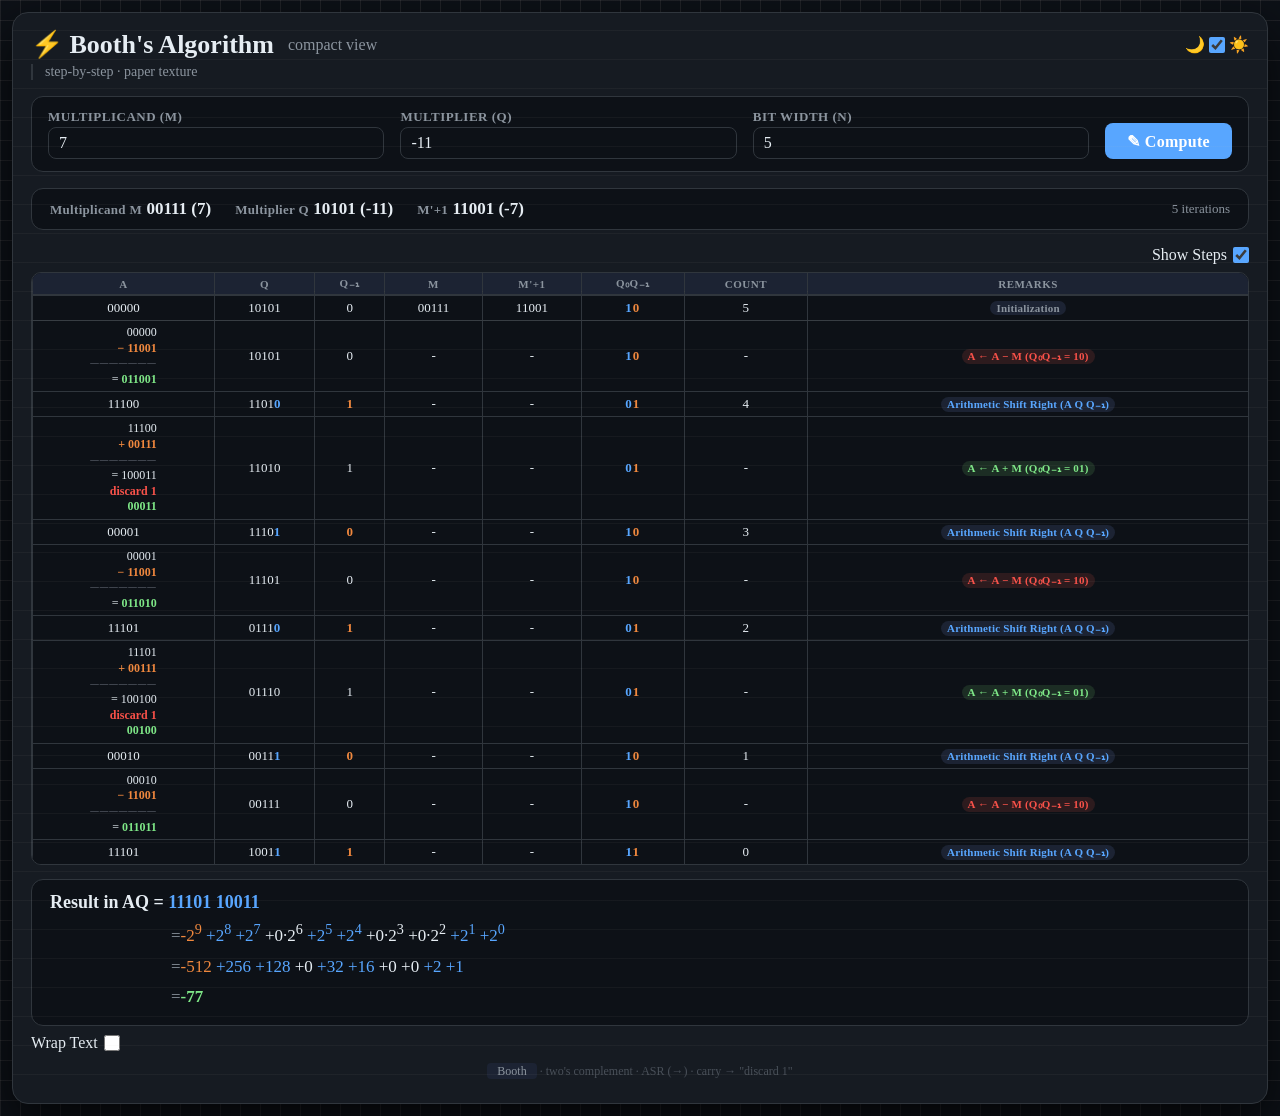
==== commit 3b107fec: "Add files via upload" ====
--- a/index.html
+++ b/index.html
@@ -3,407 +3,26 @@
 <head>
     <meta charset="UTF-8" />
     <meta name="viewport" content="width=device-width, initial-scale=1.0" />
-    <title>Booth's Algorithm · detailed steps</title>
-    <style>
-        /* ── Reset & base ── */
-        * {
-            box-sizing: border-box;
-            margin: 0;
-            padding: 0;
-        }
-        body {
-            background: #0d1117;
-            color: #e6edf3;
-            font-family: 'Segoe UI', 'SF Pro Display', sans-serif;
-            min-height: 100vh;
-            display: flex;
-            justify-content: center;
-            align-items: center;
-            padding: 24px;
-        }
-        .container {
-            max-width: 1500px;
-            width: 100%;
-            background: #161b22;
-            border-radius: 20px;
-            padding: 32px 28px 40px;
-            border: 1px solid #30363d;
-            box-shadow: 0 20px 50px rgba(0, 0, 0, 0.7);
-        }
-        h1 {
-            font-size: 28px;
-            font-weight: 600;
-            display: flex;
-            align-items: center;
-            gap: 12px;
-            margin-bottom: 6px;
-        }
-        h1 small {
-            font-size: 15px;
-            font-weight: 400;
-            color: #8b949e;
-            margin-left: 8px;
-        }
-        .subhead {
-            color: #8b949e;
-            font-size: 15px;
-            border-left: 3px solid #58a6ff;
-            padding-left: 16px;
-            margin-bottom: 28px;
-            margin-top: 4px;
-        }
-        .input-grid {
-            display: flex;
-            flex-wrap: wrap;
-            gap: 18px 24px;
-            align-items: flex-end;
-            background: #0d1117;
-            padding: 20px 24px;
-            border-radius: 14px;
-            border: 1px solid #30363d;
-            margin-bottom: 28px;
-        }
-        .input-group {
-            display: flex;
-            flex-direction: column;
-            gap: 4px;
-            flex: 1 1 140px;
-            min-width: 120px;
-        }
-        .input-group label {
-            font-size: 13px;
-            font-weight: 500;
-            color: #8b949e;
-            text-transform: uppercase;
-            letter-spacing: 0.4px;
-        }
-        .input-group input {
-            background: #0d1117;
-            border: 1px solid #30363d;
-            border-radius: 8px;
-            padding: 10px 14px;
-            color: #e6edf3;
-            font-size: 16px;
-            font-weight: 500;
-            width: 100%;
-            font-family: 'JetBrains Mono', 'Consolas', monospace;
-        }
-        .input-group input:focus {
-            outline: none;
-            border-color: #58a6ff;
-            box-shadow: 0 0 0 3px rgba(88, 166, 255, 0.15);
-        }
-        .btn-calc {
-            background: #238636;
-            color: #fff;
-            border: none;
-            border-radius: 8px;
-            padding: 10px 32px;
-            font-size: 16px;
-            font-weight: 600;
-            cursor: pointer;
-            transition: background 0.2s, transform 0.1s;
-            height: 44px;
-            align-self: flex-end;
-            flex: 0 0 auto;
-            white-space: nowrap;
-        }
-        .btn-calc:hover {
-            background: #2ea043;
-        }
-        .btn-calc:active {
-            transform: scale(0.97);
-        }
-        .message {
-            padding: 12px 18px;
-            border-radius: 10px;
-            margin-bottom: 20px;
-            font-size: 14px;
-            font-weight: 500;
-            display: none;
-        }
-        .message.error {
-            display: block;
-            background: #2d1b1e;
-            border: 1px solid #da3633;
-            color: #f85149;
-        }
-        .message.success {
-            display: block;
-            background: #1c2d24;
-            border: 1px solid #2ea043;
-            color: #7ee787;
-        }
-        .result-summary {
-            display: flex;
-            flex-wrap: wrap;
-            gap: 18px 32px;
-            background: #0d1117;
-            border-radius: 14px;
-            padding: 18px 24px;
-            border: 1px solid #30363d;
-            margin-bottom: 28px;
-            align-items: center;
-        }
-        .result-summary .label {
-            font-size: 13px;
-            color: #8b949e;
-            font-weight: 500;
-            letter-spacing: 0.3px;
-        }
-        .result-summary .value {
-            font-family: 'JetBrains Mono', 'Consolas', monospace;
-            font-size: 18px;
-            font-weight: 600;
-            color: #f0f6fc;
-        }
-        .table-wrap {
-            overflow-x: auto;
-            border-radius: 12px;
-            border: 1px solid #30363d;
-            background: #0d1117;
-        }
-        table {
-            width: 100%;
-            border-collapse: collapse;
-            font-size: 14px;
-            min-width: 950px;
-        }
-        thead th {
-            background: #1c2333;
-            color: #8b949e;
-            font-weight: 600;
-            font-size: 12px;
-            text-transform: uppercase;
-            letter-spacing: 0.6px;
-            padding: 14px 10px;
-            border-bottom: 2px solid #30363d;
-            text-align: center;
-            position: sticky;
-            top: 0;
-            z-index: 2;
-        }
-        tbody td {
-            padding: 10px 10px;
-            text-align: center;
-            font-family: 'JetBrains Mono', 'Consolas', monospace;
-            vertical-align: middle;
-            background: #0d1117;
-        }
-
-        /* ── Vertical lines between columns ── */
-        .table-wrap th,
-        .table-wrap td {
-            border-right: 1px solid rgba(255, 255, 255, 0.06);
-        }
-        .table-wrap th:last-child,
-        .table-wrap td:last-child {
-            border-right: none;
-        }
-        .table-wrap th:first-child,
-        .table-wrap td:first-child {
-            border-left: 1px solid rgba(255, 255, 255, 0.06);
-        }
-
-        /* ── Horizontal grouping lines ── */
-        /* Operation → Shift: subtle line */
-        tbody tr.operation-row td {
-            border-bottom: 1px solid rgba(255, 255, 255, 0.07);
-        }
-
-        /* Shift row: no bottom border (group-end handles the separator) */
-        tbody tr.shift-row td {
-            border-bottom: none;
-        }
-
-        /* Group separator: less bold blue line */
-        tbody tr.group-end td {
-            border-bottom: 1px solid rgba(88, 166, 255, 0.3);
-        }
-
-        /* ── A‑column multi‑line arithmetic ── */
-        .a-stack {
-            display: inline-block;
-            text-align: right;
-            line-height: 1.6;
-            font-size: 13px;
-        }
-        .a-stack .line {
-            display: block;
-            white-space: nowrap;
-        }
-        .a-stack .op-symbol {
-            color: #f0883e;
-            font-weight: 700;
-        }
-        .a-stack .result {
-            color: #7ee787;
-            font-weight: 600;
-        }
-        .a-stack .discard {
-            color: #f85149;
-            font-weight: 600;
-        }
-        .a-stack .dash {
-            color: #484f58;
-            letter-spacing: 1px;
-        }
-
-        /* ── Badges ── */
-        .badge {
-            display: inline-block;
-            padding: 2px 12px;
-            border-radius: 20px;
-            font-size: 12px;
-            font-weight: 600;
-            font-family: 'Segoe UI', sans-serif;
-            letter-spacing: 0.2px;
-        }
-        .badge-init {
-            background: #1c2333;
-            color: #8b949e;
-        }
-        .badge-add {
-            background: #1c2d24;
-            color: #7ee787;
-        }
-        .badge-sub {
-            background: #2d1b1e;
-            color: #f85149;
-        }
-        .badge-noop {
-            background: #252525;
-            color: #8b949e;
-        }
-        .badge-asr {
-            background: #1c2333;
-            color: #58a6ff;
-        }
-        .badge-asr .arrow {
-            color: #f0883e;
-            margin-left: 4px;
-        }
-
-        /* ── Highlighted bits ── */
-        .highlight-lsb {
-            color: #58a6ff;
-            font-weight: 700;
-        }
-        .highlight-qminus1 {
-            color: #f0883e;
-            font-weight: 700;
-        }
-        .q0qminus1-display {
-            font-weight: 700;
-            letter-spacing: 1px;
-        }
-        .q0qminus1-display .q0 {
-            color: #58a6ff;
-        }
-        .q0qminus1-display .qminus1 {
-            color: #f0883e;
-        }
-
-        .footnote {
-            margin-top: 18px;
-            color: #484f58;
-            font-size: 13px;
-            text-align: center;
-        }
-        .footnote code {
-            background: #1c2128;
-            padding: 2px 10px;
-            border-radius: 6px;
-            color: #8b949e;
-            font-family: 'JetBrains Mono', monospace;
-        }
-
-        /* ── Final expansion ── */
-        .final-expansion {
-            margin-top: 20px;
-            background: #0d1117;
-            border-radius: 14px;
-            padding: 18px 24px;
-            border: 1px solid #30363d;
-            font-family: 'JetBrains Mono', 'Consolas', monospace;
-            color: #e6edf3;
-        }
-        .final-expansion .highlight {
-            color: #58a6ff;
-        }
-        .final-expansion .highlight-green {
-            color: #7ee787;
-        }
-        .final-expansion .highlight-orange {
-            color: #f0883e;
-        }
-        .final-expansion .eq-sign {
-            display: inline-block;
-            width: 1.8em;
-            text-align: right;
-            color: #8b949e;
-            font-weight: 400;
-        }
-        .final-expansion .line-content {
-            display: inline-block;
-        }
-        .final-expansion .result-line {
-            color: #7ee787;
-            font-weight: 600;
-            margin-top: 2px;
-        }
-        .final-expansion .zero-term {
-            color: #e6edf3;
-        }
-        .final-expansion .line-wrapper {
-            padding-left: 105px;
-            line-height: 2.2;
-            font-size: 18px;
-        }
-        .final-expansion .result-line {
-            color: #7ee787;
-            font-weight: 600;
-            margin-top: 2px;
-        }
-
-        @media (max-width: 700px) {
-            .container { padding: 18px 14px; }
-            h1 { font-size: 21px; flex-wrap: wrap; }
-            .input-grid { flex-direction: column; gap: 12px; padding: 16px; }
-            .input-group { flex: 1 1 auto; width: 100%; }
-            .btn-calc { width: 100%; }
-            .result-summary { flex-direction: column; gap: 8px; align-items: flex-start; }
-            table { font-size: 12px; min-width: 700px; }
-            thead th, tbody td { padding: 8px 6px; }
-            .a-stack { font-size: 11px; }
-            .final-expansion .line-wrapper { padding-left: 16px; font-size: 16px; }
-        }
-        @media (max-width: 480px) {
-            table { font-size: 11px; min-width: 520px; }
-            .final-expansion .line-wrapper { padding-left: 8px; font-size: 14px; }
-        }
-        .table-wrap::-webkit-scrollbar {
-            height: 8px;
-        }
-        .table-wrap::-webkit-scrollbar-track {
-            background: #0d1117;
-        }
-        .table-wrap::-webkit-scrollbar-thumb {
-            background: #30363d;
-            border-radius: 6px;
-        }
-        .table-wrap::-webkit-scrollbar-thumb:hover {
-            background: #484f58;
-        }
-    </style>
+    <title>Booth's Algorithm · Compact</title>
+    <link rel="stylesheet" href="style.css" />
 </head>
 <body>
 
-    <div class="container">
-        <h1>⚡ Booth's Algorithm <small>grouped with horizontal lines</small></h1>
-        <div class="subhead">initial values in binary &amp; decimal · operation + shift grouped</div>
+    <div class="container" id="container">
+        <!-- ─── HEADER ─── -->
+        <div class="header">
+            <h1>⚡ Booth's Algorithm <small>compact view</small></h1>
+            <div style="display: flex; gap: 12px; align-items: center; flex-wrap: wrap;">
+                <div class="theme-toggle">
+                    <label for="themeToggle" style="cursor: pointer;">🌙</label>
+                    <input type="checkbox" id="themeToggle" checked />
+                    <label for="themeToggle" style="cursor: pointer;">☀️</label>
+                </div>
+            </div>
+        </div>
+        <div class="subhead">step‑by‑step · paper texture</div>
 
-        <!-- INPUT -->
+        <!-- ─── INPUT ─── -->
         <div class="input-grid">
             <div class="input-group">
                 <label for="multiplicand">Multiplicand (M)</label>
@@ -417,31 +36,39 @@
                 <label for="bitWidth">Bit width (n)</label>
                 <input type="number" id="bitWidth" value="5" min="2" max="16" step="1" />
             </div>
-            <button class="btn-calc" id="calcBtn">⟳ Compute</button>
+            <button class="btn-calc" id="calcBtn">✎ Compute</button>
         </div>
 
         <div class="message" id="message"></div>
 
-        <!-- SUMMARY -->
+        <!-- ─── SUMMARY ─── -->
         <div class="result-summary" id="resultSummary" style="display:none;">
             <div>
-                <div class="label">Multiplicand M</div>
-                <div class="value" id="displayM">—</div>
+                <span class="label">Multiplicand M</span>
+                <span class="value" id="displayM">—</span>
             </div>
             <div>
-                <div class="label">Multiplier Q</div>
-                <div class="value" id="displayQ">—</div>
+                <span class="label">Multiplier Q</span>
+                <span class="value" id="displayQ">—</span>
             </div>
             <div>
-                <div class="label">M'+1</div>
-                <div class="value" id="displayM1">—</div>
+                <span class="label">M'+1</span>
+                <span class="value" id="displayM1">—</span>
             </div>
-            <div style="margin-left:auto; font-size:13px; color:#8b949e;">
+            <div style="margin-left:auto; font-size:13px; color:var(--text-muted); font-family:'Caveat',cursive;">
                 <span id="iterCount"></span> iterations
             </div>
         </div>
 
-        <!-- TABLE -->
+        <!-- ─── TABLE CONTROLS ─── -->
+        <div class="table-controls" id="tableControls" style="display:none;">
+            <div class="toggle-wrapper">
+                <label for="showStepsToggle" style="cursor: pointer;">Show Steps</label>
+                <input type="checkbox" id="showStepsToggle" checked />
+            </div>
+        </div>
+
+        <!-- ─── TABLE ─── -->
         <div class="table-wrap" id="tableWrap" style="display:none;">
             <table>
                 <thead>
@@ -460,389 +87,20 @@
             </table>
         </div>
 
-        <!-- FINAL EXPANSION -->
+        <!-- ─── FINAL EXPANSION ─── -->
         <div id="finalExpansion" style="display:none;" class="final-expansion"></div>
 
-        <div class="footnote"><code>Booth</code> · two's complement · arithmetic shift right (→) · carry shown as "discard 1" in red</div>
+        <!-- ─── RESULT CONTROLS ─── -->
+        <div class="result-controls" id="resultControls" style="display:none;">
+            <div class="toggle-wrapper">
+                <label for="wrapToggle" style="cursor: pointer;">Wrap Text</label>
+                <input type="checkbox" id="wrapToggle" />
+            </div>
+        </div>
+
+        <div class="footnote"><code>Booth</code> · two's complement · ASR (→) · carry → "discard 1"</div>
     </div>
 
-    <script>
-        // ─── Helpers ──────────────────────────────────────────────
-        function toBinary(n, bits) {
-            const mask = (1 << bits) - 1;
-            return (n & mask).toString(2).padStart(bits, '0');
-        }
-
-        function asr(A, Q, Q1, n) {
-            const combined = (A << (n + 1)) | (Q << 1) | Q1;
-            const signBit = (A >> (n - 1)) & 1;
-            let shifted = combined >> 1;
-            if (signBit === 1) {
-                const topMask = ~((1 << (2 * n)) - 1);
-                shifted |= topMask;
-            }
-            const newA = (shifted >> (n + 1)) & ((1 << n) - 1);
-            const newQ = (shifted >> 1) & ((1 << n) - 1);
-            const newQ1 = shifted & 1;
-            return [newA, newQ, newQ1];
-        }
-
-        function highlightQ(qBin, isShift) {
-            if (!isShift) return qBin;
-            const lsb = qBin[qBin.length - 1];
-            const rest = qBin.slice(0, -1);
-            return rest + `<span class="highlight-lsb">${lsb}</span>`;
-        }
-
-        function highlightQminus1(val, isShift) {
-            if (!isShift) return String(val);
-            return `<span class="highlight-qminus1">${val}</span>`;
-        }
-
-        function formatQ0Qminus1(q0, qminus1) {
-            return `<span class="q0qminus1-display"><span class="q0">${q0}</span><span class="qminus1">${qminus1}</span></span>`;
-        }
-
-        // ─── Booth's algorithm ────────────────────────────────────
-        function boothAlgorithmWithSteps(multiplier, multiplicand, n) {
-            const maxVal = (1 << (n - 1)) - 1;
-            const minVal = -(1 << (n - 1));
-            if (multiplier < minVal || multiplier > maxVal ||
-                multiplicand < minVal || multiplicand > maxVal) {
-                throw new Error(`Values must be in range [${minVal}, ${maxVal}] for ${n}-bit two's complement.`);
-            }
-
-            const mask = (1 << n) - 1;
-            const M = multiplicand & mask;
-            const Q = multiplier & mask;
-            const M1 = ((~M) + 1) & mask;
-
-            let A = 0;
-            let Qreg = Q;
-            let Qminus1 = 0;
-            let count = n;
-            const rows = [];
-
-            // Init row
-            rows.push({
-                type: 'init',
-                aDisplay: toBinary(A, n),
-                qBin: toBinary(Qreg, n),
-                qMinus1: Qminus1,
-                q0: Qreg & 1,
-                mBin: toBinary(M, n),
-                m1Bin: toBinary(M1, n),
-                count: count,
-                remark: 'Initialization',
-                badgeClass: 'badge-init',
-                isGroupEnd: true
-            });
-
-            while (count > 0) {
-                const Q0 = Qreg & 1;
-                let opType = 'noop';
-                let remark = '';
-                let badgeClass = 'badge-noop';
-                let aBefore = A;
-                let aOperand = 0;
-                let aResult = A;
-                let carry = false;
-                let opSymbol = '';
-
-                if (Q0 === 0 && Qminus1 === 1) {
-                    const sum = A + M;
-                    aOperand = M;
-                    aResult = sum & mask;
-                    carry = (sum & ~mask) !== 0;
-                    opType = 'add';
-                    remark = 'A ← A + M  (Q₀Q₋₁ = 01)';
-                    badgeClass = 'badge-add';
-                    opSymbol = '+';
-                    A = aResult;
-                } else if (Q0 === 1 && Qminus1 === 0) {
-                    const sum = A + M1;
-                    aOperand = M1;
-                    aResult = sum & mask;
-                    carry = (sum & ~mask) !== 0;
-                    opType = 'sub';
-                    remark = 'A ← A − M  (Q₀Q₋₁ = 10)';
-                    badgeClass = 'badge-sub';
-                    opSymbol = '−';
-                    A = aResult;
-                } else {
-                    opType = 'noop';
-                    remark = 'No operation (Q₀Q₋₁ = 00 or 11)';
-                    badgeClass = 'badge-noop';
-                    opSymbol = '—';
-                    aResult = A;
-                    carry = false;
-                }
-
-                let aDisplayLines = [];
-                if (opType === 'add' || opType === 'sub') {
-                    const aBeforeStr = toBinary(aBefore, n);
-                    const aOperandStr = toBinary(aOperand, n);
-                    const aResultStr = toBinary(aResult, n);
-                    const fullSum = aBefore + aOperand;
-                    const fullSumStr = fullSum.toString(2).padStart(n + 1, '0');
-                    aDisplayLines.push(`  ${aBeforeStr}`);
-                    aDisplayLines.push(`${opSymbol} ${aOperandStr}`);
-                    aDisplayLines.push(`───────`);
-                    if (carry) {
-                        aDisplayLines.push(`= ${fullSumStr}`);
-                        aDisplayLines.push(`  <span class="discard">discard 1</span>`);
-                        aDisplayLines.push(`  <span class="result">${aResultStr}</span>`);
-                    } else {
-                        aDisplayLines.push(`= <span class="result">${fullSumStr}</span>`);
-                    }
-                } else {
-                    aDisplayLines.push(`  ${toBinary(aBefore, n)}`);
-                    aDisplayLines.push(`  (unchanged)`);
-                }
-
-                rows.push({
-                    type: 'operation',
-                    aDisplayLines: aDisplayLines,
-                    qBin: toBinary(Qreg, n),
-                    qMinus1: Qminus1,
-                    q0: Q0,
-                    mBin: '-',
-                    m1Bin: '-',
-                    count: '-',
-                    remark: remark,
-                    badgeClass: badgeClass,
-                    isGroupEnd: false
-                });
-
-                const [newA, newQ, newQminus1] = asr(A, Qreg, Qminus1, n);
-                A = newA;
-                Qreg = newQ;
-                Qminus1 = newQminus1;
-                count--;
-
-                rows.push({
-                    type: 'shift',
-                    aDisplay: toBinary(A, n),
-                    qBin: toBinary(Qreg, n),
-                    qMinus1: Qminus1,
-                    q0: Qreg & 1,
-                    mBin: '-',
-                    m1Bin: '-',
-                    count: count,
-                    remark: 'Arithmetic Shift Right →',
-                    badgeClass: 'badge-asr',
-                    isGroupEnd: true
-                });
-            }
-
-            return rows;
-        }
-
-        // ─── DOM ──────────────────────────────────────────────────
-        const multiplicandInput = document.getElementById('multiplicand');
-        const multiplierInput = document.getElementById('multiplier');
-        const bitWidthInput = document.getElementById('bitWidth');
-        const calcBtn = document.getElementById('calcBtn');
-        const messageEl = document.getElementById('message');
-        const resultSummary = document.getElementById('resultSummary');
-        const displayM = document.getElementById('displayM');
-        const displayQ = document.getElementById('displayQ');
-        const displayM1 = document.getElementById('displayM1');
-        const iterCount = document.getElementById('iterCount');
-        const tableWrap = document.getElementById('tableWrap');
-        const tableBody = document.getElementById('tableBody');
-        const finalExpansion = document.getElementById('finalExpansion');
-
-        function showMessage(text, type) {
-            messageEl.textContent = text;
-            messageEl.className = 'message ' + type;
-        }
-        function hideMessage() {
-            messageEl.className = 'message';
-            messageEl.textContent = '';
-        }
-
-        function compute() {
-            hideMessage();
-            resultSummary.style.display = 'none';
-            tableWrap.style.display = 'none';
-            finalExpansion.style.display = 'none';
-
-            const multiplicand = parseInt(multiplicandInput.value);
-            const multiplier = parseInt(multiplierInput.value);
-            const n = parseInt(bitWidthInput.value);
-
-            if (isNaN(multiplicand) || isNaN(multiplier) || isNaN(n)) {
-                showMessage('Please enter valid numbers.', 'error');
-                return;
-            }
-            if (n < 2 || n > 16) {
-                showMessage('Bit width must be between 2 and 16.', 'error');
-                return;
-            }
-            const maxVal = (1 << (n - 1)) - 1;
-            const minVal = -(1 << (n - 1));
-            if (multiplicand < minVal || multiplicand > maxVal) {
-                showMessage(`Multiplicand must be in [${minVal}, ${maxVal}] for ${n}-bit two's complement.`, 'error');
-                return;
-            }
-            if (multiplier < minVal || multiplier > maxVal) {
-                showMessage(`Multiplier must be in [${minVal}, ${maxVal}] for ${n}-bit two's complement.`, 'error');
-                return;
-            }
-
-            try {
-                const rows = boothAlgorithmWithSteps(multiplier, multiplicand, n);
-
-                const M_val = multiplicand & ((1 << n) - 1);
-                const M1_val = ((~M_val) + 1) & ((1 << n) - 1);
-                displayM.textContent = toBinary(M_val, n) + ' (' + multiplicand + ')';
-                displayQ.textContent = toBinary(multiplier & ((1 << n) - 1), n) + ' (' + multiplier + ')';
-                displayM1.textContent = toBinary(M1_val, n) + ' (' + (-multiplicand) + ')';
-                const shiftRows = rows.filter(r => r.type === 'shift');
-                iterCount.textContent = shiftRows.length;
-                resultSummary.style.display = 'flex';
-
-                // ── Render table ──
-                tableBody.innerHTML = '';
-                rows.forEach((row, index) => {
-                    const tr = document.createElement('tr');
-                    if (row.type === 'operation') tr.className = 'operation-row';
-                    else if (row.type === 'shift') tr.className = 'shift-row';
-                    if (row.isGroupEnd && index < rows.length - 1) tr.classList.add('group-end');
-
-                    const tdA = document.createElement('td');
-                    if (row.type === 'operation') {
-                        const stack = document.createElement('div');
-                        stack.className = 'a-stack';
-                        row.aDisplayLines.forEach(line => {
-                            const span = document.createElement('span');
-                            span.className = 'line';
-                            if (line.includes('<span')) {
-                                span.innerHTML = line;
-                            } else {
-                                span.textContent = line;
-                                if (line.includes('+') || line.includes('−')) span.classList.add('op-symbol');
-                                else if (line.includes('────')) span.classList.add('dash');
-                            }
-                            stack.appendChild(span);
-                        });
-                        tdA.appendChild(stack);
-                    } else {
-                        tdA.textContent = row.aDisplay;
-                    }
-                    tr.appendChild(tdA);
-
-                    const tdQ = document.createElement('td');
-                    const isShift = (row.type === 'shift');
-                    tdQ.innerHTML = highlightQ(row.qBin, isShift);
-                    tr.appendChild(tdQ);
-
-                    const tdQminus1 = document.createElement('td');
-                    tdQminus1.innerHTML = highlightQminus1(row.qMinus1, isShift);
-                    tr.appendChild(tdQminus1);
-
-                    const tdM = document.createElement('td');
-                    tdM.textContent = row.mBin;
-                    tr.appendChild(tdM);
-
-                    const tdM1 = document.createElement('td');
-                    tdM1.textContent = row.m1Bin;
-                    tr.appendChild(tdM1);
-
-                    const tdQ0Qminus1 = document.createElement('td');
-                    tdQ0Qminus1.innerHTML = formatQ0Qminus1(row.q0, row.qMinus1);
-                    tr.appendChild(tdQ0Qminus1);
-
-                    const tdCount = document.createElement('td');
-                    tdCount.textContent = row.count;
-                    tr.appendChild(tdCount);
-
-                    const tdRemark = document.createElement('td');
-                    const badge = document.createElement('span');
-                    badge.className = 'badge ' + row.badgeClass;
-                    if (row.type === 'shift') badge.innerHTML = row.remark;
-                    else badge.textContent = row.remark;
-                    tdRemark.appendChild(badge);
-                    tr.appendChild(tdRemark);
-
-                    tableBody.appendChild(tr);
-                });
-                tableWrap.style.display = 'block';
-
-                // ── Final expansion ──
-                const lastShift = [...rows].reverse().find(r => r.type === 'shift');
-                const lastRow = lastShift || rows[rows.length - 1];
-                const A_bin = lastRow.aDisplay || '0';
-                const Q_bin = lastRow.qBin;
-                const AQ_bin = A_bin + ' ' + Q_bin;
-                const combined = A_bin + Q_bin;
-                const len = combined.length;
-
-                let powerTerms = [];
-                let numericTerms = [];
-                let total = 0;
-
-                for (let i = 0; i < len; i++) {
-                    const pos = len - 1 - i;
-                    const weight = (i === 0) ? -Math.pow(2, pos) : Math.pow(2, pos);
-                    const bit = combined[i];
-                    if (bit === '1') {
-                        const powerStr = (i === 0) ? `-2<sup>${pos}</sup>` : `+2<sup>${pos}</sup>`;
-                        const powerClass = (i === 0) ? 'highlight-orange' : 'highlight';
-                        const numValue = (i === 0) ? -Math.pow(2, pos) : Math.pow(2, pos);
-                        const numStr = (i === 0) ? `${numValue}` : `+${numValue}`;
-                        const numClass = (i === 0) ? 'highlight-orange' : 'highlight';
-                        powerTerms.push(`<span class="${powerClass}">${powerStr}</span>`);
-                        numericTerms.push(`<span class="${numClass}">${numStr}</span>`);
-                        total += (i === 0 ? -Math.pow(2, pos) : Math.pow(2, pos));
-                    } else {
-                        const powerStr = (i === 0) ? `0·2<sup>${pos}</sup>` : `+0·2<sup>${pos}</sup>`;
-                        const numStr = (i === 0) ? '0' : '+0';
-                        powerTerms.push(`<span class="zero-term">${powerStr}</span>`);
-                        numericTerms.push(`<span class="zero-term">${numStr}</span>`);
-                    }
-                }
-
-                let powerLine = powerTerms.join(' ');
-                if (len > 0 && combined[0] === '0') {
-                    powerLine = powerLine.replace(/^\+0·2<sup>\d+<\/sup> /, '');
-                }
-                let numericLine = numericTerms.join(' ');
-                if (len > 0 && combined[0] === '0') {
-                    numericLine = numericLine.replace(/^\+0 /, '');
-                }
-
-                finalExpansion.innerHTML = `
-                    <div style="font-weight:600; margin-bottom:8px; font-size:18px;">
-                        Result in AQ = <span class="highlight">${AQ_bin}</span>
-                    </div>
-                    <div class="line-wrapper">
-                        <span class="eq-sign">=</span> <span class="line-content">${powerLine}</span>
-                    </div>
-                    <div class="line-wrapper">
-                        <span class="eq-sign">=</span> <span class="line-content">${numericLine}</span>
-                    </div>
-                    <div class="line-wrapper result-line">
-                        <span class="eq-sign">=</span> <span class="highlight-green">${total}</span>
-                    </div>
-                `;
-                finalExpansion.style.display = 'block';
-
-                setTimeout(() => {
-                    finalExpansion.scrollIntoView({ behavior: 'smooth', block: 'start' });
-                }, 100);
-
-            } catch (err) {
-                showMessage(err.message, 'error');
-            }
-        }
-
-        calcBtn.addEventListener('click', compute);
-        [multiplicandInput, multiplierInput, bitWidthInput].forEach(inp => {
-            inp.addEventListener('keydown', (e) => { if (e.key === 'Enter') compute(); });
-        });
-        window.addEventListener('DOMContentLoaded', compute);
-    </script>
+    <script src="script.js"></script>
 </body>
 </html>
--- a/style.css
+++ b/style.css
@@ -0,0 +1,539 @@
+/* ── Theme variables ── */
+:root {
+    --bg-page: #0d1117;
+    --bg-container: #161b22;
+    --border-color: #30363d;
+    --text-color: #e6edf3;
+    --text-muted: #8b949e;
+    --input-bg: #0d1117;
+    --input-border: #30363d;
+    --input-text: #e6edf3;
+    --table-bg: #0d1117;
+    --table-header-bg: #1c2333;
+    --table-header-text: #8b949e;
+    --table-cell-bg: #0d1117;
+    --table-cell-text: #e6edf3;
+    --badge-init: #1c2333;
+    --badge-init-text: #8b949e;
+    --badge-add-bg: #1c2d24;
+    --badge-add-text: #7ee787;
+    --badge-sub-bg: #2d1b1e;
+    --badge-sub-text: #f85149;
+    --badge-noop-bg: #252525;
+    --badge-noop-text: #8b949e;
+    --badge-asr-bg: #1c2333;
+    --badge-asr-text: #58a6ff;
+    --highlight-lsb: #58a6ff;
+    --highlight-qminus1: #f0883e;
+    --op-symbol: #f0883e;
+    --result-green: #7ee787;
+    --discard-red: #f85149;
+    --dash-color: #484f58;
+    --eq-sign-color: #8b949e;
+    --zero-term-color: #e6edf3;
+    --final-expansion-bg: #0d1117;
+    --final-expansion-border: #30363d;
+    --shadow: 0 20px 50px rgba(0, 0, 0, 0.7);
+    --footnote-color: #484f58;
+    --scrollbar-track: #0d1117;
+    --scrollbar-thumb: #30363d;
+    --scrollbar-thumb-hover: #484f58;
+}
+/* Light theme */
+[data-theme="light"] {
+    --bg-page: #e8e0d5;
+    --bg-container: #f5f0e8;
+    --border-color: #d5cdc0;
+    --text-color: #3a3028;
+    --text-muted: #8a7e6e;
+    --input-bg: #fcf8f0;
+    --input-border: #d5cdc0;
+    --input-text: #3a3028;
+    --table-bg: rgba(252,248,240,0.5);
+    --table-header-bg: rgba(220,210,195,0.4);
+    --table-header-text: #5a4f3f;
+    --table-cell-bg: rgba(252,248,240,0.2);
+    --table-cell-text: #3a3028;
+    --badge-init: rgba(200,190,175,0.3);
+    --badge-init-text: #5a4f3f;
+    --badge-add-bg: rgba(60,180,60,0.15);
+    --badge-add-text: #2a7a2a;
+    --badge-sub-bg: rgba(200,60,60,0.15);
+    --badge-sub-text: #8a3030;
+    --badge-noop-bg: rgba(160,150,135,0.15);
+    --badge-noop-text: #6a5f4f;
+    --badge-asr-bg: rgba(70,130,200,0.15);
+    --badge-asr-text: #3a6a8a;
+    --highlight-lsb: #4a7aaa;
+    --highlight-qminus1: #b87040;
+    --op-symbol: #b87040;
+    --result-green: #3a8a3a;
+    --discard-red: #c04040;
+    --dash-color: #a09080;
+    --eq-sign-color: #8a7e6e;
+    --zero-term-color: #6a5f4f;
+    --final-expansion-bg: rgba(252,248,240,0.5);
+    --final-expansion-border: #d5cdc0;
+    --shadow: 0 12px 40px rgba(0,0,0,0.1), inset 0 0 60px rgba(255,248,235,0.3);
+    --footnote-color: #8a7e6e;
+    --scrollbar-track: #f0ebe3;
+    --scrollbar-thumb: #c5bdb0;
+    --scrollbar-thumb-hover: #b0a898;
+}
+/* ── Reset & base ── */
+* {
+    box-sizing: border-box;
+    margin: 0;
+    padding: 0;
+}
+body {
+    background: var(--bg-page);
+    background-image: 
+        linear-gradient(rgba(200,190,180,0.1) 1px, transparent 1px),
+        linear-gradient(90deg, rgba(200,190,180,0.1) 1px, transparent 1px);
+    background-size: 20px 20px;
+    color: var(--text-color);
+    font-family: 'Segoe UI', 'SF Pro Display', sans-serif;
+    min-height: 100vh;
+    display: flex;
+    justify-content: center;
+    align-items: center;
+    padding: 12px;
+    transition: background 0.3s ease, color 0.3s ease;
+}
+.container {
+    max-width: 1300px;
+    width: 100%;
+    background: var(--bg-container);
+    border-radius: 16px;
+    padding: 16px 18px 24px;
+    border: 1px solid var(--border-color);
+    box-shadow: var(--shadow);
+    position: relative;
+    transition: background 0.3s ease, border 0.3s ease, box-shadow 0.3s ease;
+}
+.container::before {
+    content: '';
+    position: absolute;
+    top: 0; left: 0; right: 0; bottom: 0;
+    background: repeating-linear-gradient(0deg, transparent, transparent 28px, rgba(200,190,180,0.05) 28px, rgba(200,190,180,0.05) 29px);
+    pointer-events: none;
+    border-radius: 16px;
+}
+
+@import url('https://fonts.googleapis.com/css2?family=Caveat:wght@400;600;700&display=swap');
+
+.header {
+    display: flex;
+    justify-content: space-between;
+    align-items: center;
+    flex-wrap: wrap;
+    margin-bottom: 4px;
+    gap: 8px;
+}
+h1 {
+    font-size: 26px;
+    font-weight: 700;
+    display: flex;
+    align-items: center;
+    gap: 8px;
+    font-family: 'Caveat', cursive;
+    color: var(--text-color);
+    transition: color 0.3s ease;
+}
+h1 small {
+    font-size: 16px;
+    font-weight: 400;
+    color: var(--text-muted);
+    margin-left: 6px;
+}
+
+.toggle-wrapper {
+    display: flex;
+    align-items: center;
+    gap: 6px;
+    font-family: 'Caveat', cursive;
+    font-size: 16px;
+    color: var(--text-color);
+}
+.toggle-wrapper input[type="checkbox"] {
+    width: 16px;
+    height: 16px;
+    accent-color: var(--highlight-lsb);
+    cursor: pointer;
+}
+
+.theme-toggle {
+    display: flex;
+    align-items: center;
+    gap: 4px;
+}
+.theme-toggle label {
+    font-family: 'Caveat', cursive;
+    font-size: 16px;
+    color: var(--text-muted);
+    cursor: pointer;
+}
+.theme-toggle input[type="checkbox"] {
+    width: 16px;
+    height: 16px;
+    accent-color: var(--highlight-lsb);
+    cursor: pointer;
+}
+
+.subhead {
+    color: var(--text-muted);
+    font-size: 14px;
+    border-left: 2px solid var(--border-color);
+    padding-left: 12px;
+    margin-bottom: 16px;
+    margin-top: 2px;
+    font-family: 'Caveat', cursive;
+    transition: color 0.3s ease, border-color 0.3s ease;
+}
+
+.input-grid {
+    display: flex;
+    flex-wrap: wrap;
+    gap: 12px 16px;
+    align-items: flex-end;
+    background: var(--table-bg);
+    padding: 12px 16px;
+    border-radius: 12px;
+    border: 1px solid var(--border-color);
+    margin-bottom: 16px;
+    transition: background 0.3s ease, border 0.3s ease;
+}
+.input-group {
+    display: flex;
+    flex-direction: column;
+    gap: 2px;
+    flex: 1 1 100px;
+    min-width: 90px;
+}
+.input-group label {
+    font-size: 13px;
+    font-weight: 600;
+    color: var(--text-muted);
+    text-transform: uppercase;
+    letter-spacing: 0.5px;
+    font-family: 'Caveat', cursive;
+}
+.input-group input {
+    background: var(--input-bg);
+    border: 1.5px solid var(--input-border);
+    border-radius: 8px;
+    padding: 6px 10px;
+    color: var(--input-text);
+    font-size: 16px;
+    font-weight: 500;
+    width: 100%;
+    font-family: 'Caveat', cursive;
+    transition: border 0.2s, box-shadow 0.2s, background 0.3s, color 0.3s;
+}
+.input-group input:focus {
+    outline: none;
+    border-color: var(--highlight-lsb);
+    box-shadow: 0 0 0 2px rgba(88, 166, 255, 0.15);
+}
+.btn-calc {
+    background: var(--highlight-lsb);
+    color: #fff;
+    border: none;
+    border-radius: 8px;
+    padding: 6px 22px;
+    font-size: 16px;
+    font-weight: 600;
+    cursor: pointer;
+    transition: background 0.2s, transform 0.1s;
+    height: 36px;
+    align-self: flex-end;
+    flex: 0 0 auto;
+    white-space: nowrap;
+    font-family: 'Caveat', cursive;
+    letter-spacing: 0.3px;
+}
+.btn-calc:hover { background: var(--highlight-qminus1); }
+.btn-calc:active { transform: scale(0.97); }
+
+.message {
+    padding: 8px 14px;
+    border-radius: 8px;
+    margin-bottom: 14px;
+    font-size: 14px;
+    font-weight: 500;
+    display: none;
+    font-family: 'Caveat', cursive;
+}
+.message.error {
+    display: block;
+    background: var(--badge-sub-bg);
+    border: 1px solid var(--discard-red);
+    color: var(--badge-sub-text);
+}
+.message.success {
+    display: block;
+    background: var(--badge-add-bg);
+    border: 1px solid var(--result-green);
+    color: var(--badge-add-text);
+}
+
+.result-summary {
+    display: flex;
+    flex-wrap: wrap;
+    gap: 12px 24px;
+    background: var(--table-bg);
+    border-radius: 12px;
+    padding: 10px 18px;
+    border: 1px solid var(--border-color);
+    margin-bottom: 16px;
+    align-items: center;
+    transition: background 0.3s, border 0.3s;
+}
+.result-summary .label {
+    font-size: 13px;
+    color: var(--text-muted);
+    font-weight: 600;
+    letter-spacing: 0.3px;
+    font-family: 'Caveat', cursive;
+}
+.result-summary .value {
+    font-family: 'Caveat', cursive;
+    font-size: 17px;
+    font-weight: 600;
+    color: var(--text-color);
+}
+
+/* ── Table Controls ── */
+.table-controls {
+    display: flex;
+    justify-content: flex-end;
+    align-items: center;
+    margin-bottom: 8px;
+    gap: 12px;
+}
+
+/* ── Result Controls ── */
+.result-controls {
+    display: flex;
+    justify-content: flex-start;
+    align-items: center;
+    margin-top: 8px;
+    gap: 12px;
+}
+
+.table-wrap {
+    overflow-x: auto;
+    border-radius: 10px;
+    border: 1px solid var(--border-color);
+    background: var(--table-bg);
+    transition: background 0.3s, border 0.3s;
+}
+table {
+    width: 100%;
+    border-collapse: collapse;
+    font-size: 12px;
+    min-width: 680px;
+    font-family: 'Caveat', cursive;
+}
+thead th {
+    background: var(--table-header-bg);
+    color: var(--table-header-text);
+    font-weight: 700;
+    font-size: 11px;
+    text-transform: uppercase;
+    letter-spacing: 0.5px;
+    padding: 4px 4px;
+    border-bottom: 2px solid var(--border-color);
+    text-align: center;
+    position: sticky;
+    top: 0;
+    z-index: 2;
+    transition: background 0.3s, color 0.3s, border-color 0.3s;
+}
+tbody td {
+    padding: 4px 4px;
+    text-align: center;
+    font-family: 'Caveat', cursive;
+    font-size: 13px;
+    vertical-align: middle;
+    background: var(--table-cell-bg);
+    color: var(--table-cell-text);
+    transition: background 0.3s, color 0.3s;
+}
+
+.table-wrap th, .table-wrap td {
+    border-right: 1px solid var(--border-color);
+}
+.table-wrap th:last-child, .table-wrap td:last-child { border-right: none; }
+.table-wrap th:first-child, .table-wrap td:first-child { border-left: 1px solid var(--border-color); }
+
+tbody tr td {
+    border-bottom: 1px solid var(--border-color);
+}
+tbody tr:last-child td {
+    border-bottom: none;
+}
+
+.a-stack {
+    display: inline-block;
+    text-align: right;
+    line-height: 1.3;
+    font-size: 12px;
+    font-family: 'Caveat', cursive;
+}
+.a-stack .line { display: block; white-space: nowrap; }
+.a-stack .op-symbol { color: var(--op-symbol); font-weight: 700; }
+.a-stack .result { color: var(--result-green); font-weight: 700; }
+.a-stack .discard { color: var(--discard-red); font-weight: 700; }
+.a-stack .dash { color: var(--dash-color); letter-spacing: 1px; }
+
+.badge {
+    display: inline-block;
+    padding: 1px 6px;
+    border-radius: 16px;
+    font-size: 11px;
+    font-weight: 600;
+    font-family: 'Caveat', cursive;
+    letter-spacing: 0.2px;
+    white-space: normal;
+    word-break: break-word;
+}
+.badge-init { background: var(--badge-init); color: var(--badge-init-text); }
+.badge-add { background: var(--badge-add-bg); color: var(--badge-add-text); }
+.badge-sub { background: var(--badge-sub-bg); color: var(--badge-sub-text); }
+.badge-noop { background: var(--badge-noop-bg); color: var(--badge-noop-text); }
+.badge-asr { background: var(--badge-asr-bg); color: var(--badge-asr-text); }
+.badge-asr .arrow { color: var(--op-symbol); margin-left: 3px; }
+
+.highlight-lsb { color: var(--highlight-lsb); font-weight: 700; }
+.highlight-qminus1 { color: var(--highlight-qminus1); font-weight: 700; }
+.q0qminus1-display { font-weight: 700; letter-spacing: 1px; }
+.q0qminus1-display .q0 { color: var(--highlight-lsb); }
+.q0qminus1-display .qminus1 { color: var(--highlight-qminus1); }
+
+.footnote {
+    margin-top: 12px;
+    color: var(--footnote-color);
+    font-size: 12px;
+    text-align: center;
+    font-family: 'Caveat', cursive;
+}
+.footnote code {
+    background: var(--table-header-bg);
+    padding: 1px 10px;
+    border-radius: 4px;
+    color: var(--text-muted);
+    font-family: 'Caveat', cursive;
+}
+
+/* ── Final Expansion ── */
+.final-expansion {
+    margin-top: 14px;
+    background: var(--final-expansion-bg);
+    border-radius: 12px;
+    padding: 12px 18px;
+    border: 1px solid var(--final-expansion-border);
+    font-family: 'Caveat', cursive;
+    color: var(--text-color);
+    transition: background 0.3s, border 0.3s, color 0.3s;
+    overflow-x: auto;
+    overflow-y: hidden;
+    -webkit-overflow-scrolling: touch;
+}
+.final-expansion .highlight { color: var(--highlight-lsb); }
+.final-expansion .highlight-green { color: var(--result-green); }
+.final-expansion .highlight-orange { color: var(--highlight-qminus1); }
+.final-expansion .eq-sign {
+    display: inline-block;
+    width: 1.8em;
+    text-align: right;
+    color: var(--eq-sign-color);
+    font-weight: 400;
+    flex-shrink: 0;
+}
+.final-expansion .line-content {
+    display: inline-block;
+    white-space: nowrap;
+}
+.final-expansion .result-line {
+    color: var(--result-green);
+    font-weight: 700;
+    margin-top: 0;
+}
+.final-expansion .zero-term { color: var(--zero-term-color); }
+.final-expansion .line-wrapper {
+    display: flex;
+    align-items: baseline;
+    padding-left: 100px;
+    line-height: 1.8;
+    font-size: 17px;
+    white-space: nowrap;
+    min-width: max-content;
+}
+.final-expansion .result-line {
+    color: var(--result-green);
+    font-weight: 700;
+    margin-top: 0;
+}
+
+/* ─── Wrap Mode (Flowing Text) ─── */
+.final-expansion.wrap-mode {
+    overflow-x: visible;
+}
+.final-expansion.wrap-mode .line-wrapper {
+    flex-wrap: wrap;
+    white-space: normal;
+    min-width: auto;
+    padding-left: 0 !important;
+}
+.final-expansion.wrap-mode .line-content {
+    white-space: normal;
+}
+.final-expansion.wrap-mode .eq-sign {
+    flex-shrink: 0;
+}
+
+/* ─── Mobile: remove left padding ─── */
+@media (max-width: 700px) {
+    .final-expansion .line-wrapper {
+        padding-left: 0;
+    }
+    .final-expansion .eq-sign {
+        width: 1.4em;
+    }
+    .final-expansion .line-content {
+        font-size: 15px;
+    }
+}
+
+@media (max-width: 700px) {
+    .container { padding: 12px 10px; }
+    h1 { font-size: 22px; }
+    .header { flex-direction: column; align-items: flex-start; gap: 6px; }
+    .input-grid { flex-direction: column; gap: 8px; padding: 12px; }
+    .input-group { flex: 1 1 auto; width: 100%; }
+    .btn-calc { width: 100%; }
+    table { font-size: 11px; min-width: 520px; }
+    thead th { font-size: 10px; padding: 3px 3px; }
+    tbody td { font-size: 12px; padding: 3px 3px; }
+    .a-stack { font-size: 11px; }
+    .badge { font-size: 10px; padding: 1px 5px; }
+    .final-expansion .line-wrapper { font-size: 15px; }
+    .table-controls { justify-content: flex-start; }
+}
+@media (max-width: 480px) {
+    table { font-size: 10px; min-width: 420px; }
+    thead th { font-size: 9px; padding: 2px 2px; }
+    tbody td { font-size: 11px; padding: 2px 2px; }
+    .a-stack { font-size: 10px; }
+    .badge { font-size: 9px; padding: 1px 4px; }
+    .final-expansion .line-wrapper { font-size: 14px; }
+    .final-expansion .line-content { font-size: 13px; }
+}
+.table-wrap::-webkit-scrollbar {
+    height: 6px;
+}
+.table-wrap::-webkit-scrollbar-track { background: var(--scrollbar-track); }
+.table-wrap::-webkit-scrollbar-thumb { background: var(--scrollbar-thumb); border-radius: 4px; }
+.table-wrap::-webkit-scrollbar-thumb:hover { background: var(--scrollbar-thumb-hover); }
